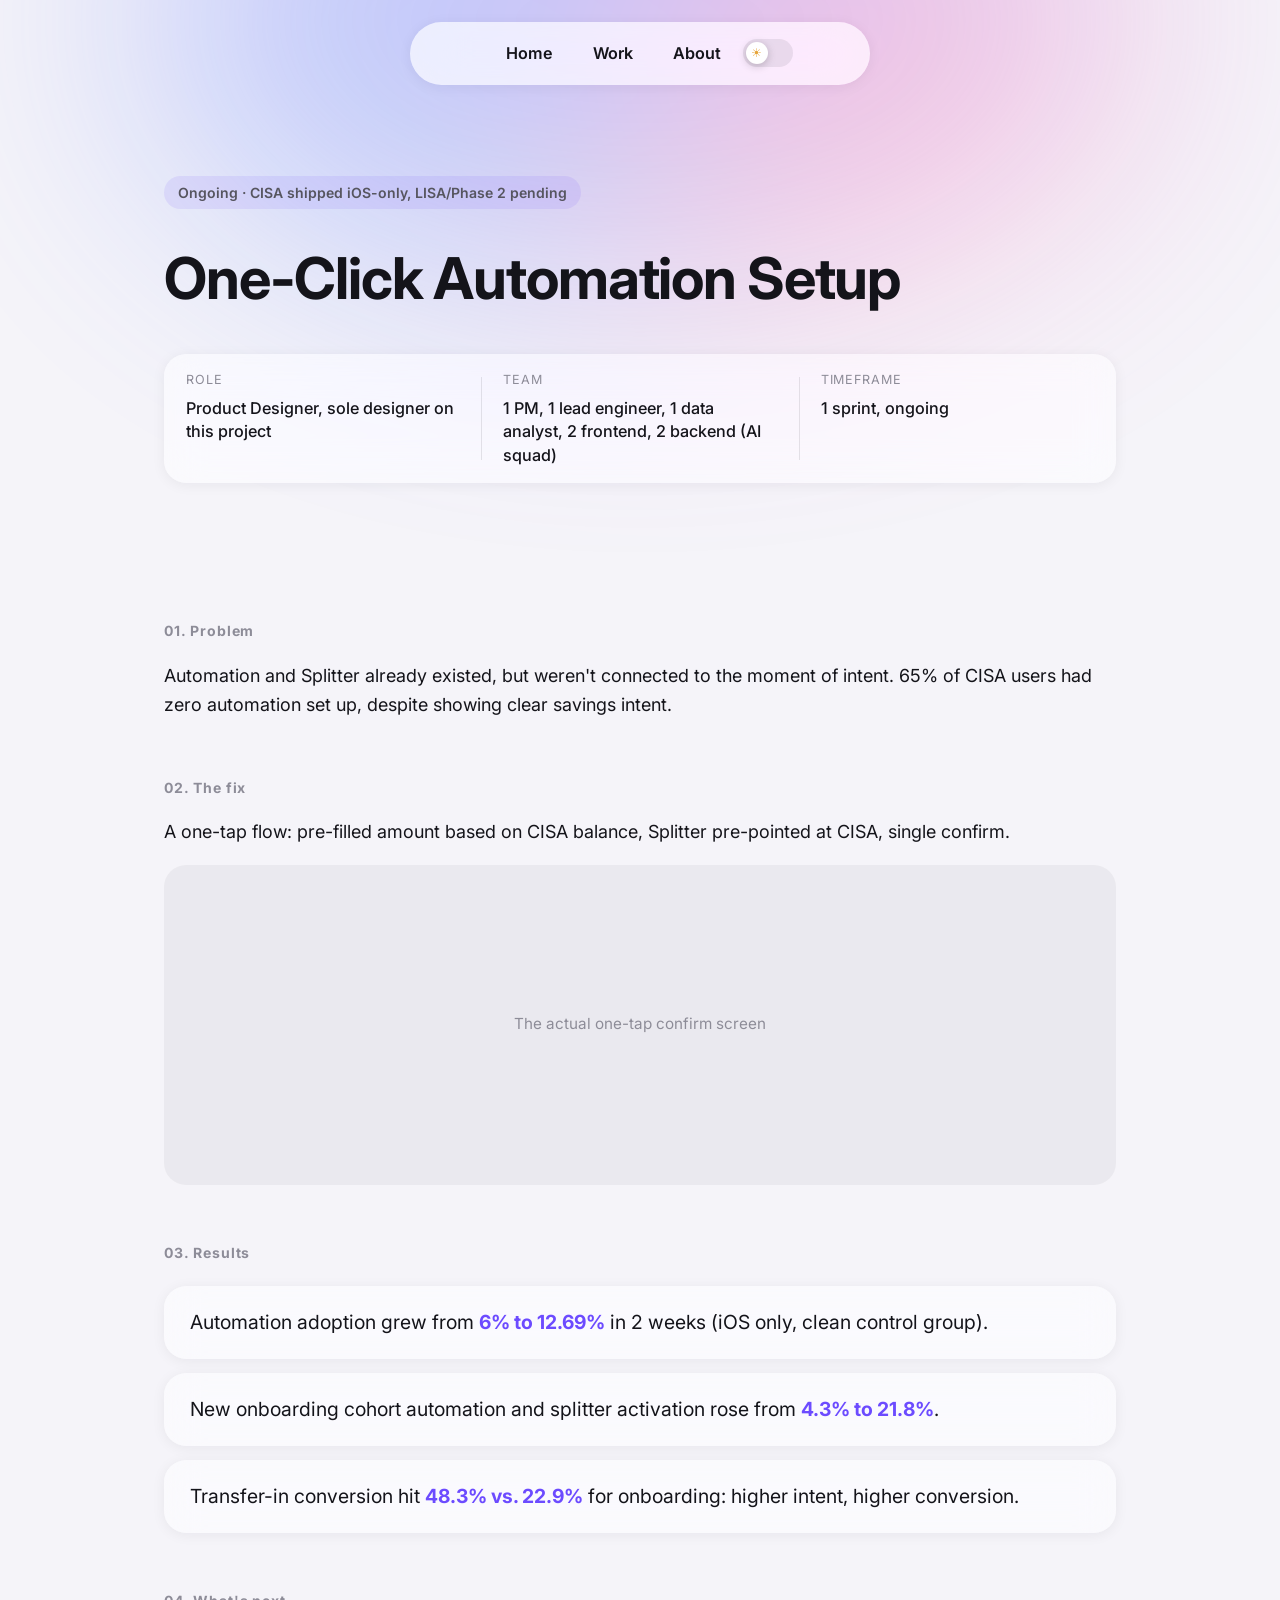
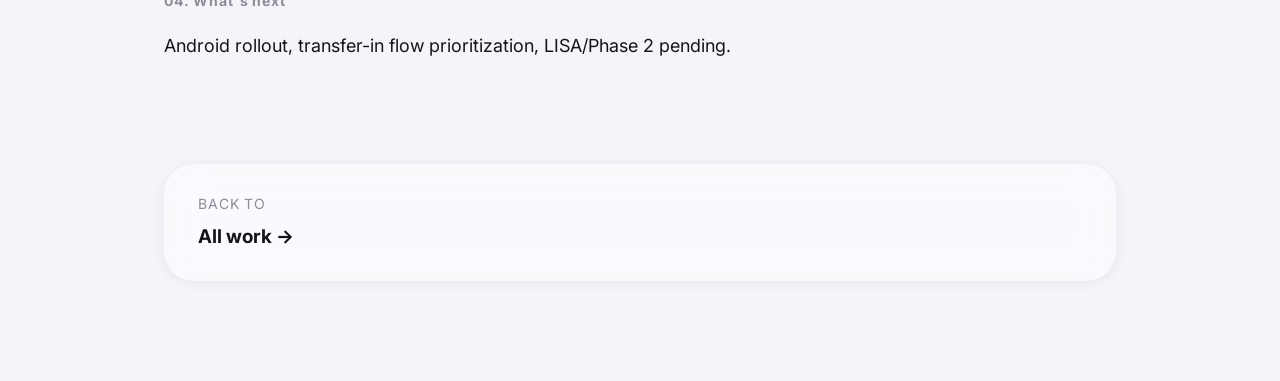
==== one-click-automation.html @ b41747f1 "Initial commit: product design portfolio site" ====
<!DOCTYPE html>
<html lang="en">
<head>
<meta charset="UTF-8">
<meta name="viewport" content="width=device-width, initial-scale=1.0">
<title>One-Click Automation Setup | Poppy Seisaki</title>
<script>
(function () {
  var stored = localStorage.getItem('theme');
  var theme = stored || (window.matchMedia('(prefers-color-scheme: dark)').matches ? 'dark' : 'light');
  document.documentElement.setAttribute('data-theme', theme);
})();
</script>
<link rel="preconnect" href="https://fonts.googleapis.com">
<link rel="preconnect" href="https://fonts.gstatic.com" crossorigin>
<link href="https://fonts.googleapis.com/css2?family=Instrument+Serif:ital@0;1&family=Inter:wght@400;500;600;700&display=swap" rel="stylesheet">
<link rel="stylesheet" href="styles.css">
</head>
<body>

<div class="nav-aurora"></div>

<nav class="site-nav">
  <div class="nav-inner">
    <a href="index.html">Home</a>
    <a href="index.html#work">Work</a>
    <a href="index.html#about">About</a>
    <button class="theme-toggle" aria-label="Toggle dark mode"><span class="knob"><span class="icon icon-sun">&#9728;</span><span class="icon icon-moon">&#9789;</span></span></button>
  </div>
</nav>

<div class="wrap">

  <header class="cs-header">
    <span class="tag tag-ongoing reveal">Ongoing · CISA shipped iOS-only, LISA/Phase 2 pending</span>
    <h1 class="reveal">One-Click Automation Setup</h1>

    <div class="meta-strip reveal">
      <div class="meta-item">
        <div class="label">Role</div>
        <div class="value">Product Designer, sole designer on this project</div>
      </div>
      <div class="meta-item">
        <div class="label">Team</div>
        <div class="value">1 PM, 1 lead engineer, 1 data analyst, 2 frontend, 2 backend (AI squad)</div>
      </div>
      <div class="meta-item">
        <div class="label">Timeframe</div>
        <div class="value">1 sprint, ongoing</div>
      </div>
    </div>
  </header>

  <section class="lite-section reveal">
    <div class="step-num">01. Problem</div>
    <p>Automation and Splitter already existed, but weren't connected to the moment of intent. 65% of CISA users had zero automation set up, despite showing clear savings intent.</p>
  </section>

  <section class="lite-section reveal">
    <div class="step-num">02. The fix</div>
    <p>A one-tap flow: pre-filled amount based on CISA balance, Splitter pre-pointed at CISA, single confirm.</p>
    <div class="img-placeholder tall">The actual one-tap confirm screen</div>
  </section>

  <section class="lite-section reveal">
    <div class="step-num">03. Results</div>
    <div class="results-grid">
      <div class="result-item">Automation adoption grew from <strong>6% to 12.69%</strong> in 2 weeks (iOS only, clean control group).</div>
      <div class="result-item">New onboarding cohort automation and splitter activation rose from <strong>4.3% to 21.8%</strong>.</div>
      <div class="result-item">Transfer-in conversion hit <strong>48.3% vs. 22.9%</strong> for onboarding: higher intent, higher conversion.</div>
    </div>
  </section>

  <section class="lite-section reveal">
    <div class="step-num">04. What's next</div>
    <p>Android rollout, transfer-in flow prioritization, LISA/Phase 2 pending.</p>
  </section>

</div>

<footer class="cs-footer">
  <div class="wrap">
    <div class="cs-footer-inner reveal">
      <div>
        <div class="next-label">Back to</div>
        <a class="next-project" href="index.html#work">All work →</a>
      </div>
    </div>
  </div>
</footer>

<script src="script.js"></script>
</body>
</html>
---- styles.css ----
/* ============================================
   Poppy Seisaki, Product Design Portfolio
   Glass design system. Monochrome text, color lives
   only in the aurora glow and pill tints.
   ============================================ */

:root {
  --bg: #f5f4f9;
  --text: #14141a;
  --text-soft: #56555f;
  --text-faint: #8d8c98;

  --glass-bg: rgba(255, 255, 255, 0.5);
  --glass-bg-strong: rgba(255, 255, 255, 0.68);
  --glass-hover: rgba(20, 20, 30, 0.05);
  --placeholder-bg: rgba(20, 20, 30, 0.045);

  --accent-1: #6c4bff;
  --accent-2: #ff5ca8;
  --accent-3: #4b7bff;

  --shadow-sm: 0 2px 14px rgba(20, 15, 40, 0.06);
  --shadow-md: 0 14px 36px rgba(20, 15, 40, 0.09);
  --shadow-lg: 0 26px 64px rgba(20, 15, 40, 0.12);

  --tag-ongoing-bg: rgba(108, 75, 255, 0.10);
  --tag-shipped-bg: rgba(75, 123, 255, 0.10);
  --toggle-bg: rgba(20, 20, 30, 0.08);
  --divider: rgba(20, 20, 30, 0.1);

  --r-lg: 30px;
  --r-md: 22px;
  --r-sm: 16px;
  --r-pill: 999px;

  --max-w: 1000px;
  --max-w-wide: 1000px;
  --font-display: "Instrument Serif", Georgia, serif;
  --font-hero-body: "Lora", Georgia, serif;

  font-size: 18px;
}

[data-theme="dark"] {
  --bg: #0b0b0e;
  --text: #f2f1f7;
  --text-soft: #b4b2c2;
  --text-faint: #6f6e7f;

  --glass-bg: rgba(255, 255, 255, 0.055);
  --glass-bg-strong: rgba(24, 24, 30, 0.7);
  --glass-hover: rgba(255, 255, 255, 0.06);
  --placeholder-bg: rgba(255, 255, 255, 0.035);

  --shadow-sm: 0 2px 14px rgba(0, 0, 0, 0.35);
  --shadow-md: 0 14px 36px rgba(0, 0, 0, 0.45);
  --shadow-lg: 0 26px 64px rgba(0, 0, 0, 0.55);

  --tag-ongoing-bg: rgba(108, 75, 255, 0.22);
  --tag-shipped-bg: rgba(75, 123, 255, 0.22);
  --toggle-bg: rgba(255, 255, 255, 0.08);
  --divider: rgba(255, 255, 255, 0.12);
}

* {
  box-sizing: border-box;
}

html {
  scroll-behavior: smooth;
}

body {
  margin: 0;
  background: var(--bg);
  color: var(--text);
  font-family: "Inter", -apple-system, BlinkMacSystemFont, "Segoe UI", Roboto, Helvetica, Arial, sans-serif;
  line-height: 1.65;
  -webkit-font-smoothing: antialiased;
  transition: background-color .4s ease, color .4s ease;
  overflow-x: hidden;
}

a {
  color: inherit;
  text-decoration: none;
}

img {
  max-width: 100%;
  display: block;
}

.wrap {
  max-width: var(--max-w);
  margin: 0 auto;
  padding: 0 24px;
}

.wrap-wide {
  max-width: var(--max-w-wide);
  margin: 0 auto;
  padding: 0 24px;
}

/* ---------- Aurora glow, fixed behind the floating nav only ---------- */

.nav-aurora {
  position: fixed;
  top: -260px;
  left: 50%;
  width: 1000px;
  height: 560px;
  transform: translateX(-50%);
  background: conic-gradient(from 0deg, var(--accent-1), var(--accent-2), var(--accent-3), var(--accent-1));
  filter: blur(130px);
  opacity: 0.32;
  z-index: -1;
  border-radius: 50%;
  animation: auroraSpin 40s linear infinite;
  pointer-events: none;
}

[data-theme="dark"] .nav-aurora {
  opacity: 0.24;
}

@keyframes auroraSpin {
  from { transform: translateX(-50%) rotate(0deg); }
  to { transform: translateX(-50%) rotate(360deg); }
}

/* ---------- Scroll reveal ---------- */

.reveal {
  opacity: 0;
  transform: translateY(26px);
  transition: opacity .8s cubic-bezier(.2,.7,.2,1), transform .8s cubic-bezier(.2,.7,.2,1);
}

.reveal.is-visible {
  opacity: 1;
  transform: translateY(0);
}

/* ---------- Floating glass nav ---------- */

.site-nav {
  position: fixed;
  top: 22px;
  left: 50%;
  transform: translateX(-50%);
  z-index: 100;
  width: calc(100% - 40px);
  max-width: 460px;
  border-radius: var(--r-pill);
  background: var(--glass-bg-strong);
  backdrop-filter: blur(26px) saturate(180%);
  -webkit-backdrop-filter: blur(26px) saturate(180%);
  box-shadow: var(--shadow-sm);
  transition: box-shadow .35s ease, background-color .4s ease;
}

.site-nav.scrolled {
  box-shadow: var(--shadow-md);
}

.nav-inner {
  display: flex;
  align-items: center;
  justify-content: center;
  gap: 4px;
  padding: 8px;
}

.nav-inner a {
  font-size: 0.9rem;
  font-weight: 600;
  color: var(--text);
  padding: 10px 18px;
  border-radius: var(--r-pill);
  transition: background-color .25s ease;
  white-space: nowrap;
}

.nav-inner a:hover {
  background: var(--glass-hover);
}

.nav-inner .nav-spacer {
  flex: 1;
  min-width: 4px;
}

/* Theme toggle switch */

.theme-toggle {
  width: 50px;
  height: 28px;
  border-radius: var(--r-pill);
  background: var(--toggle-bg);
  position: relative;
  cursor: pointer;
  border: none;
  padding: 0;
  margin: 0;
  flex-shrink: 0;
  transition: background .35s ease;
}

[data-theme="dark"] .theme-toggle {
  background: linear-gradient(120deg, var(--accent-1), var(--accent-2), var(--accent-3));
}

.theme-toggle .knob {
  position: absolute;
  top: 3px;
  left: 3px;
  width: 22px;
  height: 22px;
  border-radius: 50%;
  background: #ffffff;
  box-shadow: 0 2px 8px rgba(0,0,0,0.22);
  transition: transform .4s cubic-bezier(.4,0,.2,1), background-color .4s ease;
  display: flex;
  align-items: center;
  justify-content: center;
}

[data-theme="dark"] .theme-toggle .knob {
  transform: translateX(22px);
  background: #17171f;
}

.theme-toggle .icon {
  position: absolute;
  font-size: 12px;
  line-height: 1;
  opacity: 0;
  transform: scale(.5) rotate(-40deg);
  transition: opacity .3s ease, transform .35s ease;
}

.theme-toggle .icon-sun {
  color: #e6a53a;
  opacity: 1;
  transform: scale(1) rotate(0deg);
}

.theme-toggle .icon-moon {
  color: #9a9ec2;
}

[data-theme="dark"] .theme-toggle .icon-sun {
  opacity: 0;
  transform: scale(.5) rotate(40deg);
}

[data-theme="dark"] .theme-toggle .icon-moon {
  opacity: 1;
  transform: scale(1) rotate(0deg);
}

/* ---------- Landing hero: full first screen ---------- */

.hero {
  min-height: 100svh;
  display: flex;
  align-items: center;
  padding: 140px 0 100px;
  overflow: visible;
}

.hero-inner {
  max-width: 1000px;
  overflow: visible;
}

/* Base + overlay glow technique: base text stays solid always,
   the aria-hidden overlay clone paints a gradient spotlight on top
   that tracks the cursor, so the black text is never hidden. */

.hero-glow-wrap {
  position: relative;
  display: inline-block;
  margin: 0 0 40px;
}

.hero-glow-wrap.hero-glow-wrap-line {
  display: block;
  max-width: 1000px;
  width: 100%;
  margin: 0 0 20px;
}

.hero-greeting {
  font-family: var(--font-display);
  font-weight: 400;
  font-size: clamp(3.6rem, 10vw, 6.6rem);
  line-height: 1.22;
  letter-spacing: -0.01em;
  margin: 0;
  padding-bottom: 0.08em;
  color: var(--text);
  display: inline-block;
  cursor: default;
}

.hero-greeting em,
.hero-line em {
  font-style: italic;
  white-space: nowrap;
}

.hero-line {
  font-family: var(--font-hero-body);
  font-style: italic;
  color: var(--text-soft);
  font-size: clamp(1.45rem, 2.8vw, 1.9rem);
  line-height: 1.6;
  margin: 0;
  padding-bottom: 0.08em;
  display: inline-block;
  cursor: default;
}

.hero-glow-overlay {
  position: absolute;
  top: 0;
  left: 0;
  width: 100%;
  pointer-events: none;
  opacity: 0;
  transition: opacity .35s ease;
  color: transparent;
  -webkit-text-fill-color: transparent;
  background-repeat: no-repeat;
  background-clip: text;
  -webkit-background-clip: text;
}

.hero-glow-wrap .hero-greeting.hero-glow-overlay {
  background-image: radial-gradient(circle 280px at var(--mx, 50%) var(--my, 50%),
    rgba(255, 92, 168, 0.7) 0%,
    rgba(108, 75, 255, 0.45) 45%,
    transparent 75%);
}

.hero-glow-wrap .hero-line.hero-glow-overlay {
  background-image: radial-gradient(circle 240px at var(--mx, 50%) var(--my, 50%),
    rgba(75, 123, 255, 0.65) 0%,
    rgba(255, 92, 168, 0.4) 45%,
    transparent 75%);
}

.hero-glow-wrap.glow-active .hero-glow-overlay {
  opacity: 1;
}

.hero-line:last-child {
  margin-bottom: 0;
}

.scroll-cue {
  display: inline-flex;
  align-items: center;
  gap: 8px;
  margin-top: 44px;
  font-size: 0.88rem;
  font-weight: 600;
  color: var(--text-faint);
}

.scroll-cue .arrow {
  display: inline-block;
  animation: bob 2.2s ease-in-out infinite;
}

@keyframes bob {
  0%, 100% { transform: translateY(0); }
  50% { transform: translateY(5px); }
}

/* ---------- Section shell ---------- */

.page-section {
  padding: 56px 0 120px;
}

.section-label {
  font-size: 0.8rem;
  font-weight: 600;
  text-transform: uppercase;
  letter-spacing: 0.08em;
  color: var(--text-faint);
  margin-bottom: 16px;
}

.section-heading {
  font-size: clamp(1.9rem, 4vw, 2.6rem);
  font-weight: 700;
  letter-spacing: -0.02em;
  margin: 0 0 40px;
  color: var(--text);
}

/* ---------- Project cards ---------- */

.projects {
  display: flex;
  flex-direction: column;
  gap: 26px;
}

.project-card {
  display: block;
  background: var(--glass-bg);
  backdrop-filter: blur(20px) saturate(160%);
  -webkit-backdrop-filter: blur(20px) saturate(160%);
  border-radius: var(--r-lg);
  padding: 34px 36px;
  box-shadow: var(--shadow-sm);
  transition: box-shadow .35s ease, transform .35s ease;
}

.project-card:hover {
  box-shadow: var(--shadow-lg);
  transform: translateY(-4px);
}

.project-card .card-top {
  display: flex;
  flex-wrap: wrap;
  align-items: center;
  justify-content: space-between;
  gap: 8px 16px;
  margin-bottom: 14px;
}

.project-card h2 {
  font-size: 1.2rem;
  font-weight: 700;
  margin: 0;
  letter-spacing: -0.01em;
  color: var(--text);
}

.project-card .metric {
  font-size: 0.9rem;
  color: var(--text-soft);
  font-weight: 500;
  white-space: nowrap;
}

.project-card .card-thumb {
  margin-top: 22px;
  height: 210px;
  border-radius: var(--r-md);
  background: var(--placeholder-bg);
  display: flex;
  align-items: center;
  justify-content: center;
  color: var(--text-faint);
  font-size: 0.85rem;
  text-align: center;
  padding: 20px;
}

.tag {
  display: inline-block;
  font-size: 0.78rem;
  font-weight: 600;
  padding: 5px 14px;
  border-radius: var(--r-pill);
  color: var(--text-soft);
}

.tag-ongoing {
  background: var(--tag-ongoing-bg);
}

.tag-shipped {
  background: var(--tag-shipped-bg);
}

/* ---------- About section ---------- */

.about-grid {
  display: flex;
  flex-wrap: wrap;
  gap: 56px;
  align-items: center;
}

.about-grid .about-text {
  flex: 1 1 380px;
}

.about-grid .about-avatar {
  flex: 1 1 260px;
  max-width: 340px;
}

.about-avatar {
  aspect-ratio: 1;
  border-radius: var(--r-lg);
  background: var(--glass-bg);
  backdrop-filter: blur(20px) saturate(160%);
  -webkit-backdrop-filter: blur(20px) saturate(160%);
  display: flex;
  align-items: center;
  justify-content: center;
  color: var(--text-faint);
  font-size: 0.9rem;
  text-align: center;
  overflow: hidden;
  box-shadow: var(--shadow-sm);
}

.about-avatar img {
  width: 100%;
  height: 100%;
  object-fit: cover;
  object-position: center top;
}

.about-text p {
  color: var(--text-soft);
  margin: 0 0 18px;
  font-size: 1.02rem;
}

.about-facts {
  display: flex;
  flex-wrap: wrap;
  gap: 10px;
  margin-top: 24px;
}

.fact-pill {
  background: var(--glass-bg);
  backdrop-filter: blur(14px);
  -webkit-backdrop-filter: blur(14px);
  color: var(--text-soft);
  font-size: 0.85rem;
  font-weight: 500;
  padding: 9px 18px;
  border-radius: var(--r-pill);
}

/* ---------- Testimonials ---------- */

.testimonial-grid {
  display: flex;
  flex-wrap: wrap;
  gap: 26px;
}

.testimonial-grid .testimonial-card {
  flex: 1 1 280px;
}

.testimonial-card {
  background: var(--glass-bg);
  backdrop-filter: blur(20px) saturate(160%);
  -webkit-backdrop-filter: blur(20px) saturate(160%);
  border-radius: var(--r-lg);
  padding: 30px 28px;
  box-shadow: var(--shadow-sm);
  transition: box-shadow .35s ease, transform .35s ease;
}

.testimonial-card:hover {
  box-shadow: var(--shadow-md);
  transform: translateY(-3px);
}

.testimonial-quote {
  font-size: 0.98rem;
  color: var(--text-soft);
  margin: 0 0 26px;
  font-style: italic;
}

.testimonial-person {
  display: flex;
  align-items: center;
  gap: 14px;
}

.testimonial-avatar {
  width: 40px;
  height: 40px;
  border-radius: 50%;
  background: var(--placeholder-bg);
  flex-shrink: 0;
  display: flex;
  align-items: center;
  justify-content: center;
  color: var(--text-faint);
  font-size: 0.8rem;
  font-weight: 700;
}

.testimonial-name {
  font-size: 0.9rem;
  font-weight: 600;
  color: var(--text);
}

.testimonial-role {
  font-size: 0.8rem;
  color: var(--text-faint);
}

/* ---------- Minimal in-page side navigation ---------- */

.side-nav {
  position: fixed;
  left: 50%;
  bottom: 18px;
  top: auto;
  transform: translateX(-50%);
  z-index: 40;
  display: grid;
  grid-template-columns: repeat(3, minmax(0, 1fr));
  width: calc(100% - 24px);
  max-width: 360px;
  gap: 4px;
  padding: 8px;
  border-radius: var(--r-lg);
  background: var(--glass-bg-strong);
  backdrop-filter: blur(22px) saturate(180%);
  -webkit-backdrop-filter: blur(22px) saturate(180%);
  box-shadow: var(--shadow-md);
}

.side-nav a {
  font-size: 0.7rem;
  font-weight: 500;
  color: var(--text-faint);
  padding: 8px 6px;
  border-radius: var(--r-pill);
  text-align: center;
  overflow: hidden;
  text-overflow: ellipsis;
  white-space: nowrap;
  transition: color .25s ease, background-color .25s ease;
}

.side-nav a:hover {
  color: var(--text);
  background: var(--glass-hover);
}

.side-nav a.active {
  color: var(--text);
  background: var(--tag-ongoing-bg);
}

/* Tablet: single row, still floating at the bottom */
@media (min-width: 768px) and (max-width: 1319px) {
  .side-nav {
    display: flex;
    flex-direction: row;
    width: auto;
    max-width: calc(100% - 32px);
    border-radius: var(--r-pill);
  }
  .side-nav a {
    font-size: 0.78rem;
    padding: 9px 16px;
    text-align: left;
    overflow: visible;
    text-overflow: unset;
  }
}

/* Desktop: vertical sidebar */
@media (min-width: 1320px) {
  .side-nav {
    left: 28px;
    bottom: auto;
    top: 50%;
    transform: translateY(-50%);
    display: flex;
    flex-direction: column;
    width: auto;
    max-width: none;
    padding: 10px;
    border-radius: var(--r-lg);
    box-shadow: var(--shadow-sm);
  }
  .side-nav a {
    font-size: 0.78rem;
    padding: 9px 16px;
    text-align: left;
    overflow: visible;
    text-overflow: unset;
  }
}

/* ---------- Goal card ---------- */

.goal-card {
  background: var(--glass-bg);
  backdrop-filter: blur(20px) saturate(160%);
  -webkit-backdrop-filter: blur(20px) saturate(160%);
  border-radius: var(--r-lg);
  padding: 28px 32px;
  box-shadow: var(--shadow-md);
}

.goal-card p {
  color: var(--text);
  font-size: 1.12rem;
  font-weight: 500;
  margin: 0;
}

/* ---------- Case study header ---------- */

.cs-header {
  padding: 176px 0 48px;
  margin-bottom: 64px;
}

.cs-header .tag {
  margin-bottom: 22px;
}

.cs-header h1 {
  font-size: clamp(2.3rem, 4.6vw, 3.2rem);
  font-weight: 700;
  letter-spacing: -0.02em;
  margin: 0 0 28px;
  color: var(--text);
}

/* Compact solid meta strip: one card, not three */

.meta-strip {
  display: flex;
  background: var(--glass-bg);
  backdrop-filter: blur(18px) saturate(160%);
  -webkit-backdrop-filter: blur(18px) saturate(160%);
  border-radius: var(--r-md);
  box-shadow: var(--shadow-sm);
  margin-bottom: 24px;
  overflow: hidden;
}

.meta-strip .meta-item {
  flex: 1;
  padding: 16px 22px;
  position: relative;
}

.meta-strip .meta-item + .meta-item::before {
  content: "";
  position: absolute;
  left: 0;
  top: 18%;
  bottom: 18%;
  width: 1px;
  background: var(--divider);
}

.meta-strip .label {
  font-size: 0.7rem;
  text-transform: uppercase;
  letter-spacing: 0.07em;
  color: var(--text-faint);
  margin-bottom: 6px;
}

.meta-strip .value {
  font-size: 0.9rem;
  color: var(--text);
  font-weight: 500;
  line-height: 1.45;
}

.status-flag {
  background: var(--glass-bg);
  backdrop-filter: blur(18px) saturate(160%);
  -webkit-backdrop-filter: blur(18px) saturate(160%);
  border-radius: var(--r-md);
  padding: 18px 22px;
  font-size: 0.92rem;
  color: var(--text-soft);
}

/* ---------- Section blocks ---------- */

.section {
  margin-bottom: 76px;
}

.section h2 {
  font-size: clamp(1.6rem, 3vw, 1.9rem);
  font-weight: 700;
  letter-spacing: -0.01em;
  margin: 0 0 22px;
  color: var(--text);
}

.section h3 {
  font-size: 1.18rem;
  font-weight: 600;
  margin: 0 0 10px;
  color: var(--text);
}

.section p {
  color: var(--text-soft);
  margin: 0 0 16px;
}

.headline-stat {
  font-size: clamp(1.6rem, 3.2vw, 2.1rem);
  font-weight: 700;
  color: var(--text);
  line-height: 1.35;
  margin: 8px 0 26px;
}

.headline-stat .num {
  color: var(--accent-1);
}

ul.plain {
  margin: 0 0 16px;
  padding-left: 20px;
  color: var(--text-soft);
}

ul.plain li {
  margin-bottom: 10px;
}

/* ---------- Pull quote (customer comments) ---------- */

.pull-quote {
  background: var(--glass-bg);
  backdrop-filter: blur(18px) saturate(160%);
  -webkit-backdrop-filter: blur(18px) saturate(160%);
  border-radius: var(--r-md);
  padding: 24px 28px;
  margin: 24px 0 8px;
  box-shadow: var(--shadow-sm);
}

.pull-quote p {
  font-size: 1.05rem;
  font-style: italic;
  color: var(--text);
  margin: 0 0 12px;
}

.pull-quote .source {
  font-size: 0.82rem;
  color: var(--text-faint);
  font-style: normal;
}

/* ---------- Decision blocks ---------- */

.decision {
  background: var(--glass-bg);
  backdrop-filter: blur(20px) saturate(160%);
  -webkit-backdrop-filter: blur(20px) saturate(160%);
  border-radius: var(--r-lg);
  padding: 32px 34px;
  margin-bottom: 26px;
  box-shadow: var(--shadow-sm);
  transition: box-shadow .3s ease;
}

.decision:hover {
  box-shadow: var(--shadow-md);
}

.decision .decision-index {
  font-size: 0.78rem;
  font-weight: 700;
  letter-spacing: 0.06em;
  text-transform: uppercase;
  color: var(--text-faint);
  margin-bottom: 12px;
}

.decision .why {
  font-size: 0.92rem;
  color: var(--text-soft);
  background: var(--placeholder-bg);
  border-radius: var(--r-sm);
  padding: 16px 18px;
  margin: 16px 0 20px;
}

/* ---------- Image placeholders ---------- */

.img-placeholder {
  border-radius: var(--r-md);
  background: var(--placeholder-bg);
  min-height: 180px;
  display: flex;
  align-items: center;
  justify-content: center;
  text-align: center;
  padding: 20px;
  color: var(--text-faint);
  font-size: 0.85rem;
  line-height: 1.5;
}

.img-placeholder.tall {
  min-height: 320px;
}

.img-row {
  display: flex;
  flex-wrap: wrap;
  gap: 18px;
  margin: 18px 0;
}

.img-row .img-placeholder {
  flex: 1 1 260px;
}

/* ---------- Results ---------- */

.results-grid {
  display: flex;
  flex-direction: column;
  gap: 14px;
  margin: 22px 0 30px;
}

.result-item {
  background: var(--glass-bg);
  backdrop-filter: blur(18px) saturate(160%);
  -webkit-backdrop-filter: blur(18px) saturate(160%);
  border-radius: var(--r-md);
  padding: 22px 26px;
  box-shadow: var(--shadow-sm);
  font-size: 1.08rem;
  line-height: 1.5;
  color: var(--text);
}

.result-item strong {
  font-weight: 700;
  color: var(--accent-1);
}

.callout {
  border-radius: var(--r-md);
  padding: 20px 24px;
  font-size: 0.92rem;
  margin: 20px 0;
  background: var(--placeholder-bg);
  color: var(--text-soft);
}

.framing {
  font-style: italic;
  color: var(--text-soft);
  background: var(--placeholder-bg);
  border-radius: var(--r-sm);
  padding: 16px 18px;
}

/* ---------- Footer / next project ---------- */

.cs-footer {
  padding: 48px 0 100px;
}

.cs-footer-inner {
  display: flex;
  align-items: center;
  justify-content: space-between;
  gap: 16px;
  flex-wrap: wrap;
  background: var(--glass-bg);
  backdrop-filter: blur(20px) saturate(160%);
  -webkit-backdrop-filter: blur(20px) saturate(160%);
  border-radius: var(--r-lg);
  padding: 28px 34px;
  box-shadow: var(--shadow-sm);
}

.cs-footer .next-label {
  font-size: 0.78rem;
  text-transform: uppercase;
  letter-spacing: 0.06em;
  color: var(--text-faint);
  margin-bottom: 6px;
}

.cs-footer a.next-project {
  font-size: 1.05rem;
  font-weight: 700;
  color: var(--text);
}

/* ---------- Lite page ---------- */

.lite-section {
  margin-bottom: 56px;
}

.lite-section .step-num {
  font-size: 0.78rem;
  font-weight: 700;
  color: var(--text-faint);
  letter-spacing: 0.06em;
  margin-bottom: 12px;
}

/* ---------- Responsive ---------- */

@media (max-width: 760px) {
  .about-grid {
    flex-direction: column;
    align-items: stretch;
  }
  .about-grid .about-avatar {
    max-width: 220px;
    margin: 0 auto;
  }
  .testimonial-grid {
    flex-direction: column;
  }
  .hero-greeting {
    font-size: clamp(2.6rem, 9vw, 4.2rem);
  }
  .hero-line {
    font-size: clamp(1.15rem, 4vw, 1.5rem);
  }
  .decision {
    padding: 24px 22px;
  }
  .project-card {
    padding: 26px 24px;
  }
}

@media (max-width: 640px) {
  .meta-strip {
    flex-direction: column;
  }
  .meta-strip .meta-item + .meta-item::before {
    display: none;
  }
  .meta-strip .meta-item {
    padding: 16px 20px;
  }
  .meta-strip .meta-item:not(:last-child) {
    border-bottom: 1px solid var(--divider);
  }
  .img-row {
    flex-direction: column;
  }
  .site-nav {
    max-width: calc(100% - 24px);
  }
  .nav-inner {
    padding: 6px;
    gap: 2px;
  }
  .nav-inner a {
    padding: 9px 12px;
    font-size: 0.82rem;
  }
  .cs-footer-inner {
    flex-direction: column;
    align-items: flex-start;
    gap: 18px;
  }
  .cs-header {
    padding-top: 150px;
  }
}

@media (max-width: 420px) {
  .hero {
    padding: 120px 0 72px;
  }
  .hero-greeting {
    font-size: clamp(2.2rem, 11vw, 3rem);
    line-height: 1.2;
  }
  .hero-line {
    font-size: clamp(1rem, 4.6vw, 1.2rem);
  }
  .nav-inner {
    padding: 5px;
    gap: 2px;
  }
  .nav-inner a {
    padding: 8px 9px;
    font-size: 0.76rem;
  }
  .theme-toggle {
    width: 42px;
    height: 24px;
  }
  .theme-toggle .knob {
    width: 18px;
    height: 18px;
  }
  [data-theme="dark"] .theme-toggle .knob {
    transform: translateX(18px);
  }
  .results-grid .result-item,
  .testimonial-card,
  .meta-strip .meta-item {
    font-size: 0.95rem;
  }
}
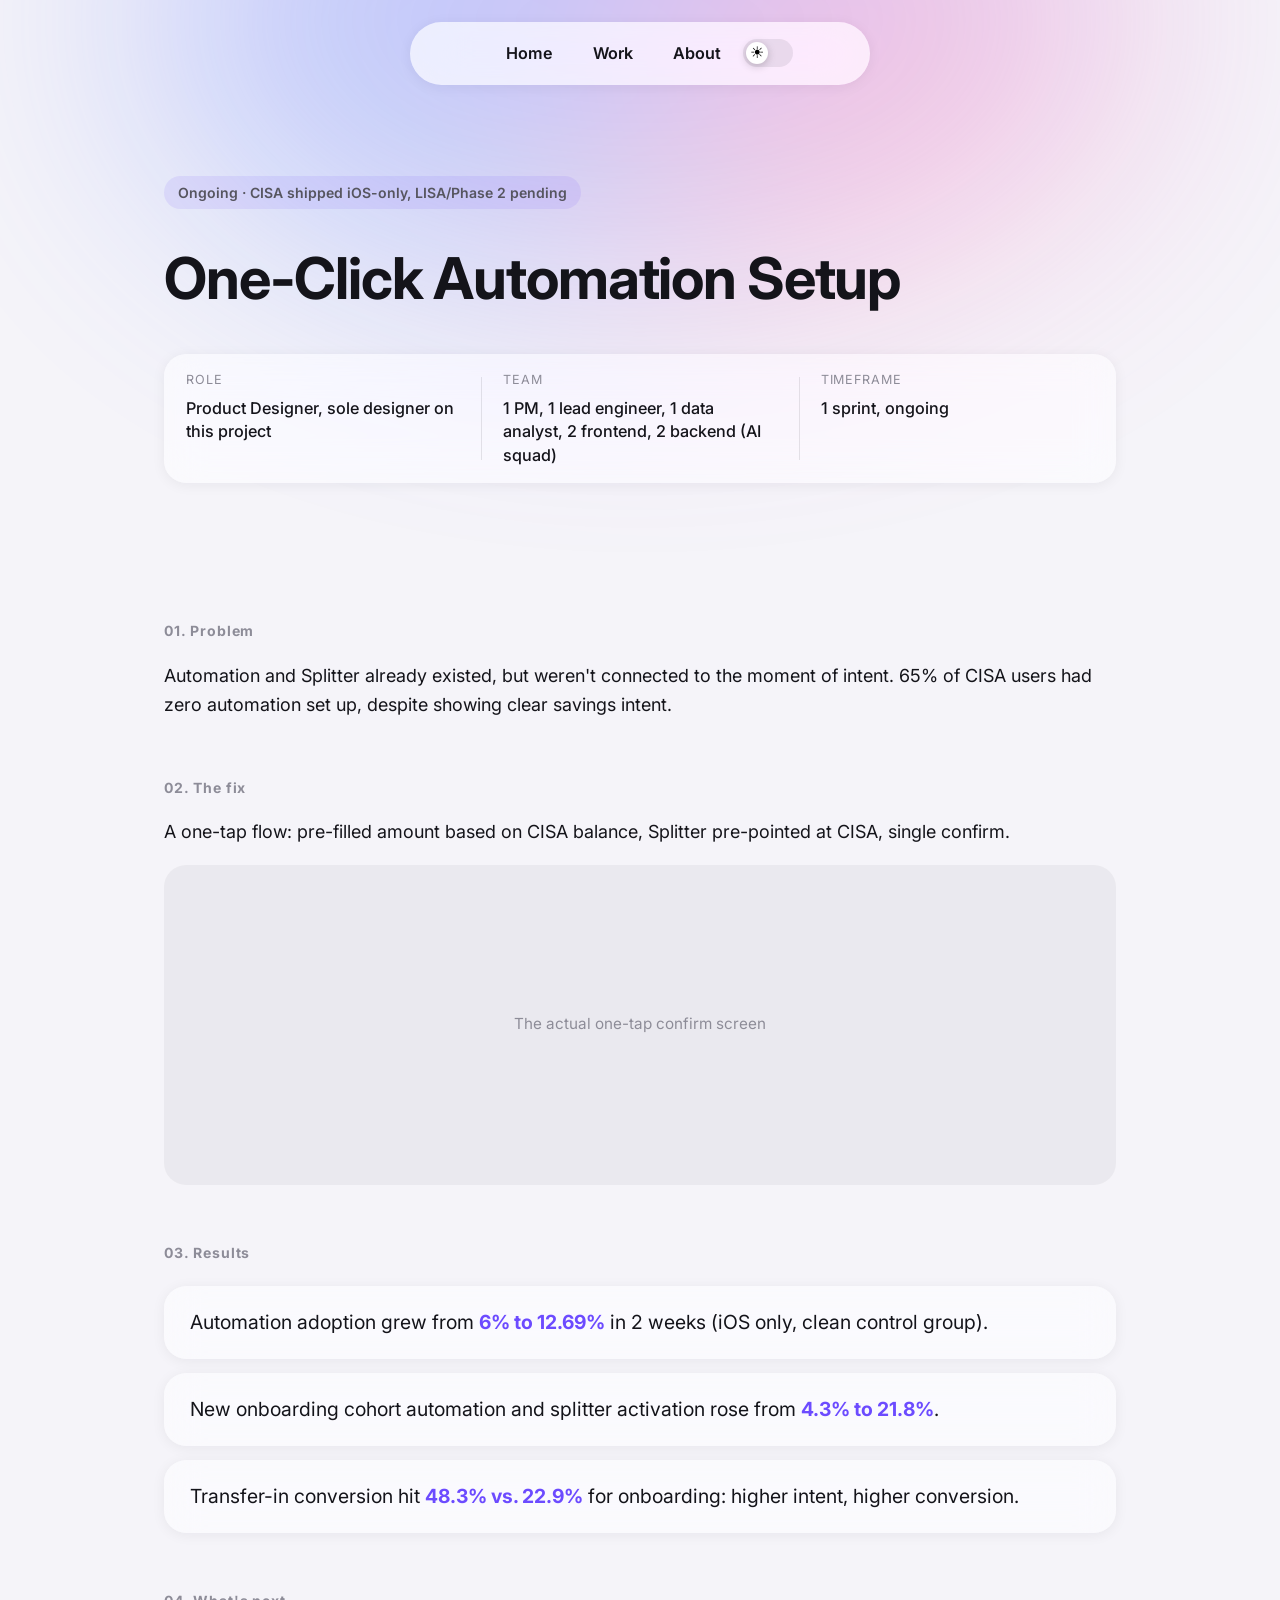
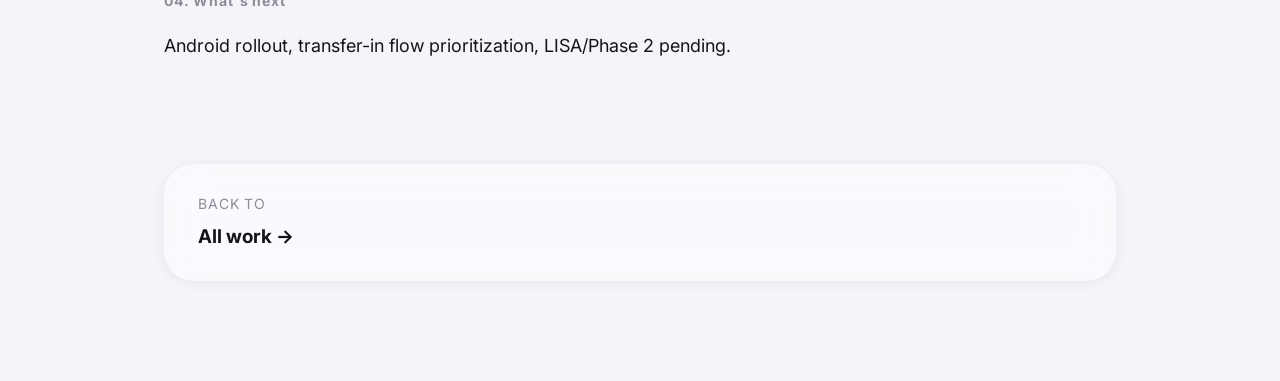
==== commit edb3c604: "Switch hero typography to Fraunces, refine hero and theme-icon styling" ====
--- a/one-click-automation.html
+++ b/one-click-automation.html
@@ -13,7 +13,7 @@
 </script>
 <link rel="preconnect" href="https://fonts.googleapis.com">
 <link rel="preconnect" href="https://fonts.gstatic.com" crossorigin>
-<link href="https://fonts.googleapis.com/css2?family=Instrument+Serif:ital@0;1&family=Inter:wght@400;500;600;700&display=swap" rel="stylesheet">
+<link href="https://fonts.googleapis.com/css2?family=Inter:wght@400;500;600;700&display=swap" rel="stylesheet">
 <link rel="stylesheet" href="styles.css">
 </head>
 <body>
--- a/styles.css
+++ b/styles.css
@@ -35,8 +35,8 @@
 
   --max-w: 1000px;
   --max-w-wide: 1000px;
-  --font-display: "Instrument Serif", Georgia, serif;
-  --font-hero-body: "Lora", Georgia, serif;
+  --font-display: "Fraunces", Georgia, serif;
+  --font-hero-body: "Fraunces", Georgia, serif;
 
   font-size: 18px;
 }
@@ -234,7 +234,7 @@
 
 .theme-toggle .icon {
   position: absolute;
-  font-size: 12px;
+  font-size: 16px;
   line-height: 1;
   opacity: 0;
   transform: scale(.5) rotate(-40deg);
@@ -242,13 +242,13 @@
 }
 
 .theme-toggle .icon-sun {
-  color: #e6a53a;
+  color: #000000;
   opacity: 1;
   transform: scale(1) rotate(0deg);
 }
 
 .theme-toggle .icon-moon {
-  color: #9a9ec2;
+  color: #ffffff;
 }
 
 [data-theme="dark"] .theme-toggle .icon-sun {
@@ -296,8 +296,8 @@
 .hero-greeting {
   font-family: var(--font-display);
   font-weight: 400;
-  font-size: clamp(3.6rem, 10vw, 6.6rem);
-  line-height: 1.22;
+  font-size: clamp(3.4rem, 13vw, 7.78rem);
+  line-height: 1.18;
   letter-spacing: -0.01em;
   margin: 0;
   padding-bottom: 0.08em;
@@ -306,20 +306,28 @@
   cursor: default;
 }
 
-.hero-greeting em,
+.hero-greeting em {
+  font-style: italic;
+  font-weight: 400;
+  white-space: nowrap;
+}
+
 .hero-line em {
-  font-style: italic;
+  font-style: normal;
+  font-weight: 600;
   white-space: nowrap;
 }
 
 .hero-line {
   font-family: var(--font-hero-body);
-  font-style: italic;
+  font-style: normal;
+  font-weight: 300;
   color: var(--text-soft);
-  font-size: clamp(1.45rem, 2.8vw, 1.9rem);
-  line-height: 1.6;
+  font-size: clamp(1.3rem, 3vw, 2.22rem);
+  line-height: 1.45;
+  letter-spacing: normal;
   margin: 0;
-  padding-bottom: 0.08em;
+  padding-bottom: 0.1em;
   display: inline-block;
   cursor: default;
 }
@@ -388,12 +396,12 @@
 }
 
 .section-label {
-  font-size: 0.8rem;
-  font-weight: 600;
+  font-size: 1.05rem;
+  font-weight: 700;
   text-transform: uppercase;
-  letter-spacing: 0.08em;
-  color: var(--text-faint);
-  margin-bottom: 16px;
+  letter-spacing: 0.06em;
+  color: var(--text-faint);
+  margin-bottom: 18px;
 }
 
 .section-heading {
@@ -1024,6 +1032,11 @@
 /* ---------- Responsive ---------- */
 
 @media (max-width: 760px) {
+  .hero {
+    min-height: auto;
+    align-items: flex-start;
+    padding: 96px 0 56px;
+  }
   .about-grid {
     flex-direction: column;
     align-items: stretch;
@@ -1088,7 +1101,9 @@
 
 @media (max-width: 420px) {
   .hero {
-    padding: 120px 0 72px;
+    min-height: auto;
+    align-items: flex-start;
+    padding: 84px 0 48px;
   }
   .hero-greeting {
     font-size: clamp(2.2rem, 11vw, 3rem);
@@ -1112,6 +1127,9 @@
   .theme-toggle .knob {
     width: 18px;
     height: 18px;
+  }
+  .theme-toggle .icon {
+    font-size: 13px;
   }
   [data-theme="dark"] .theme-toggle .knob {
     transform: translateX(18px);
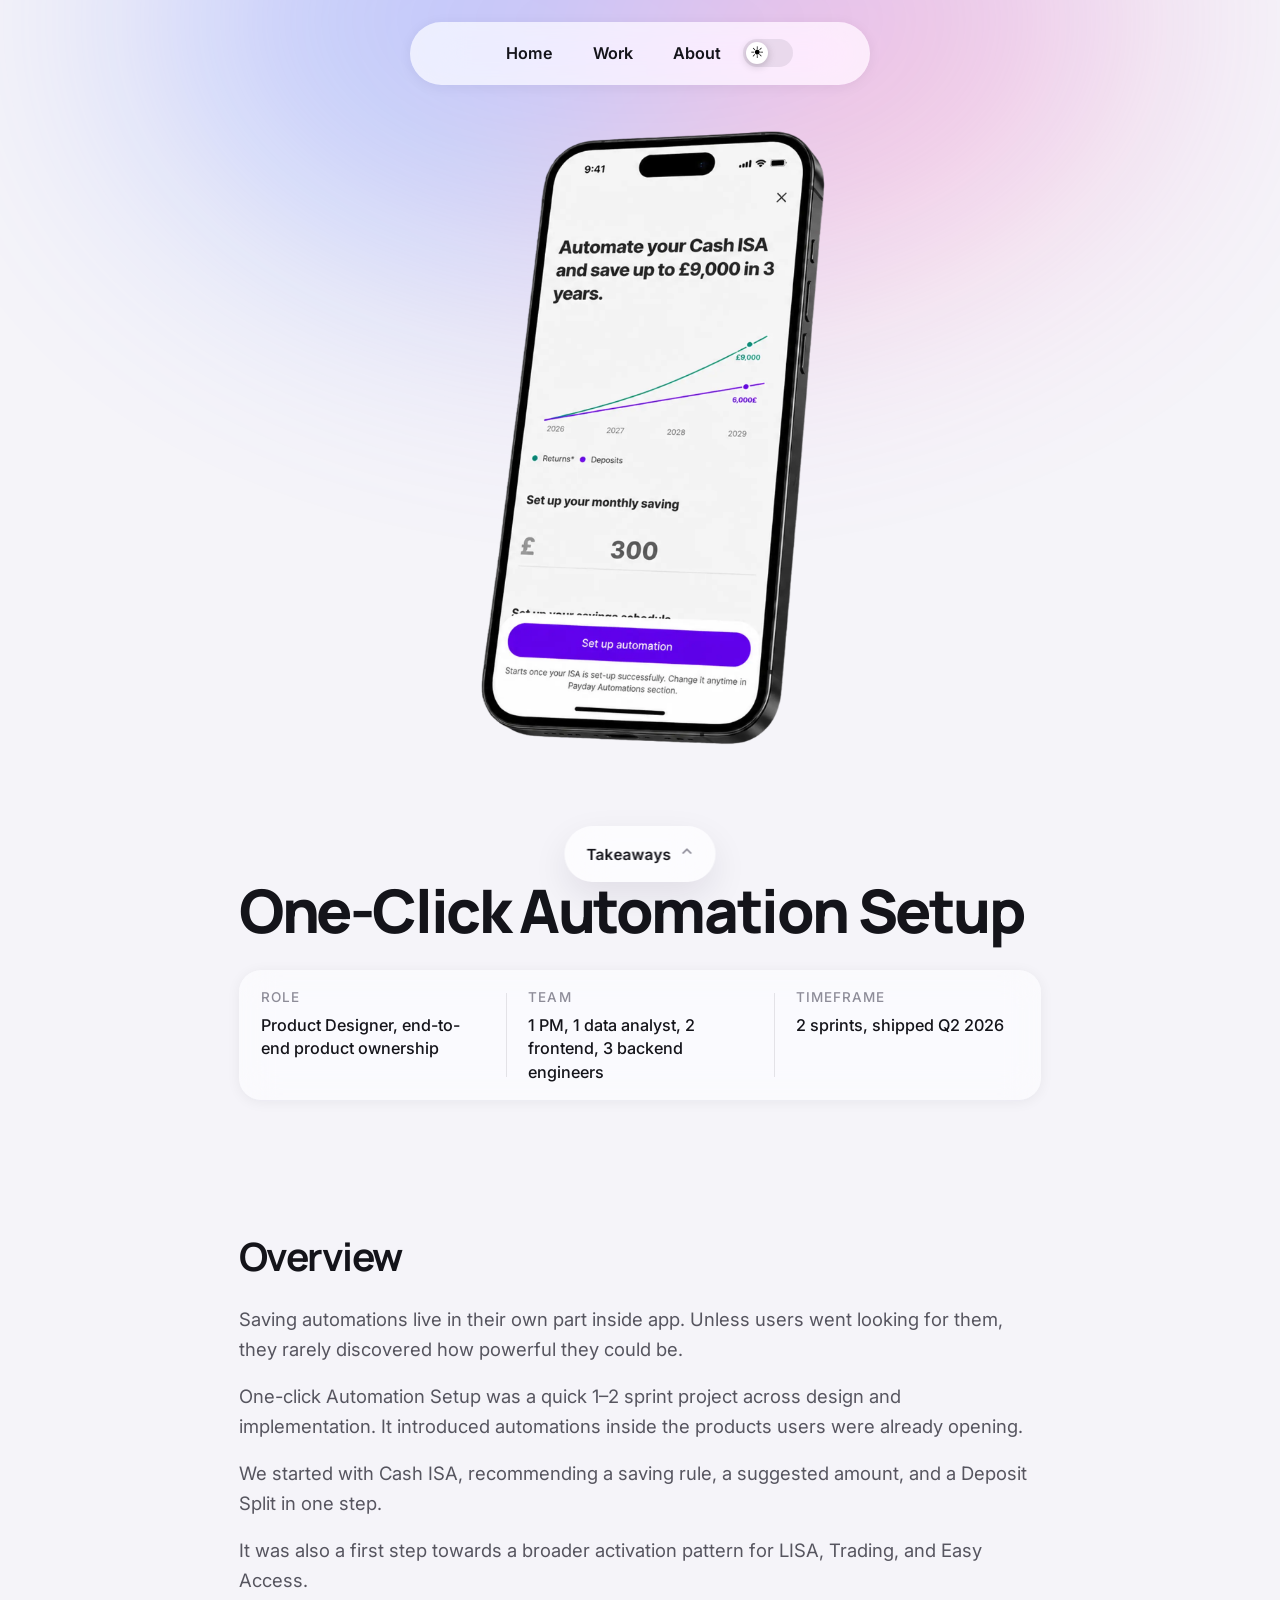
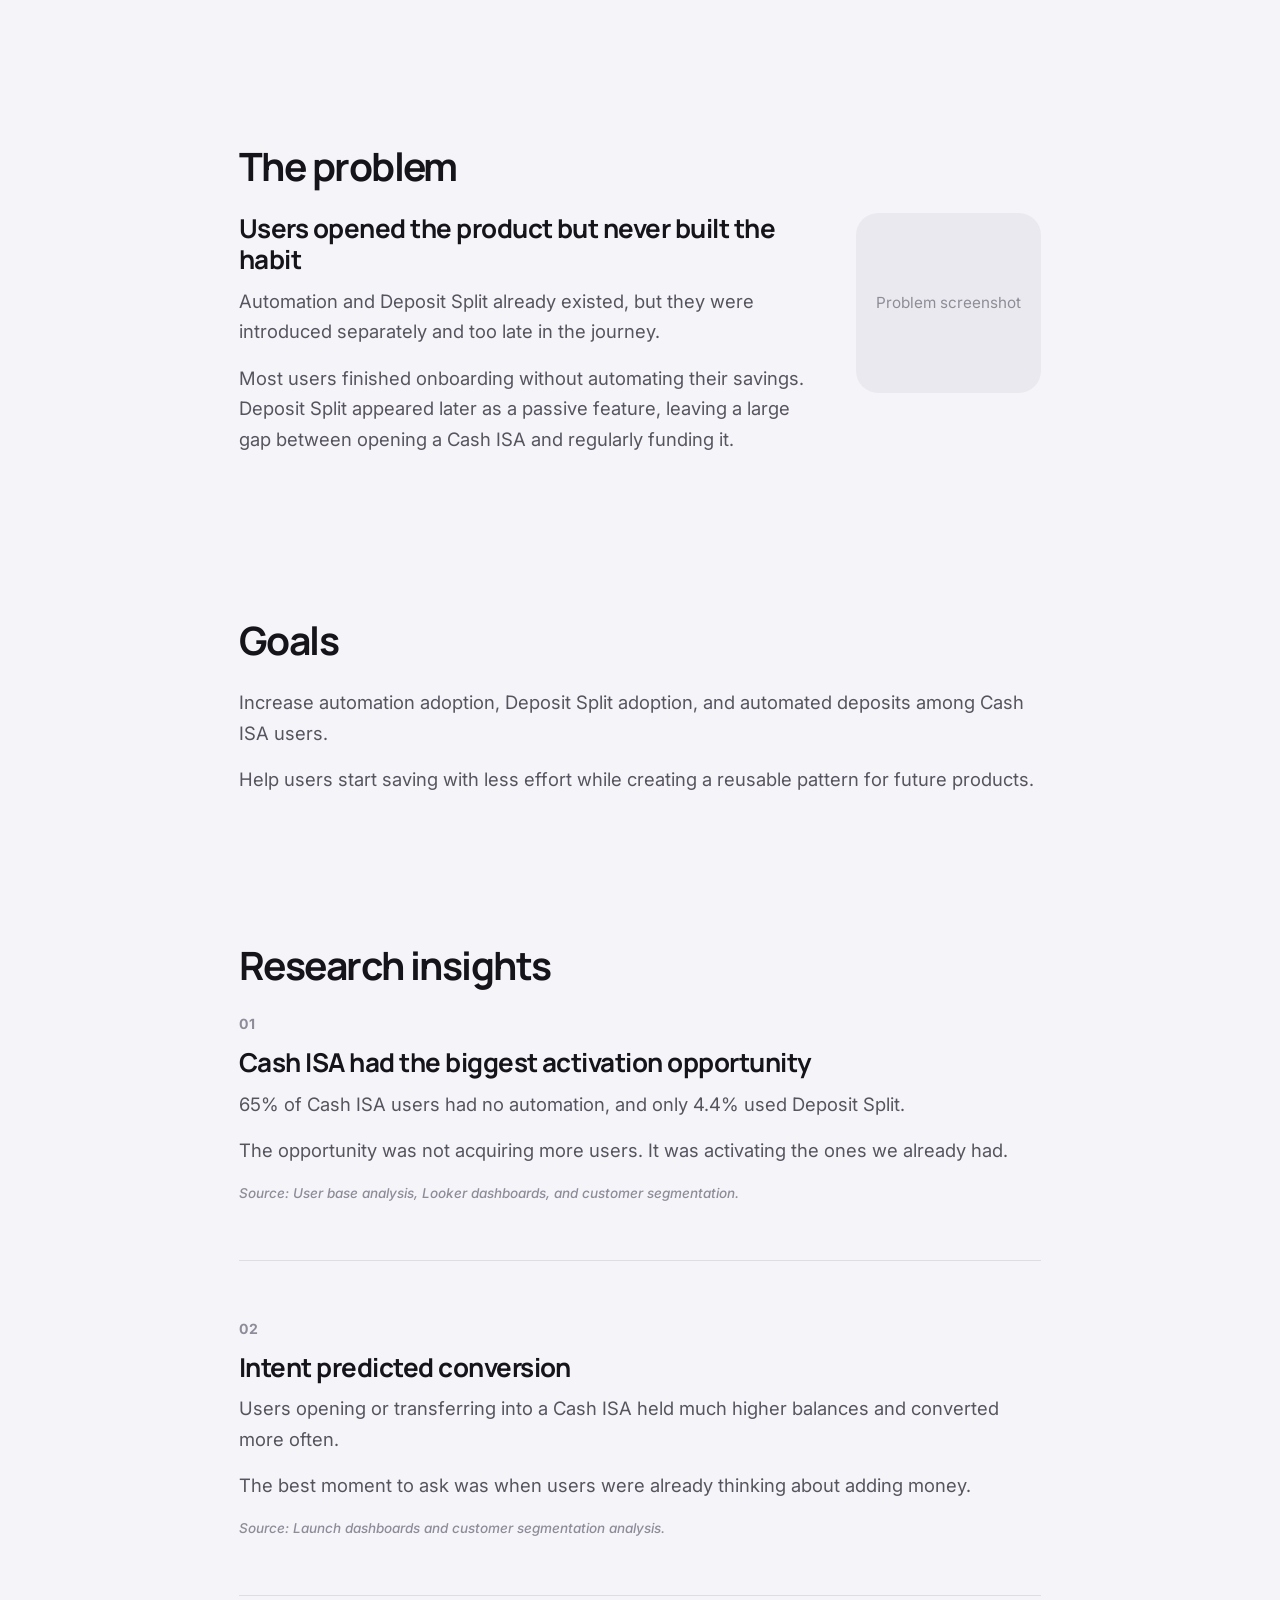
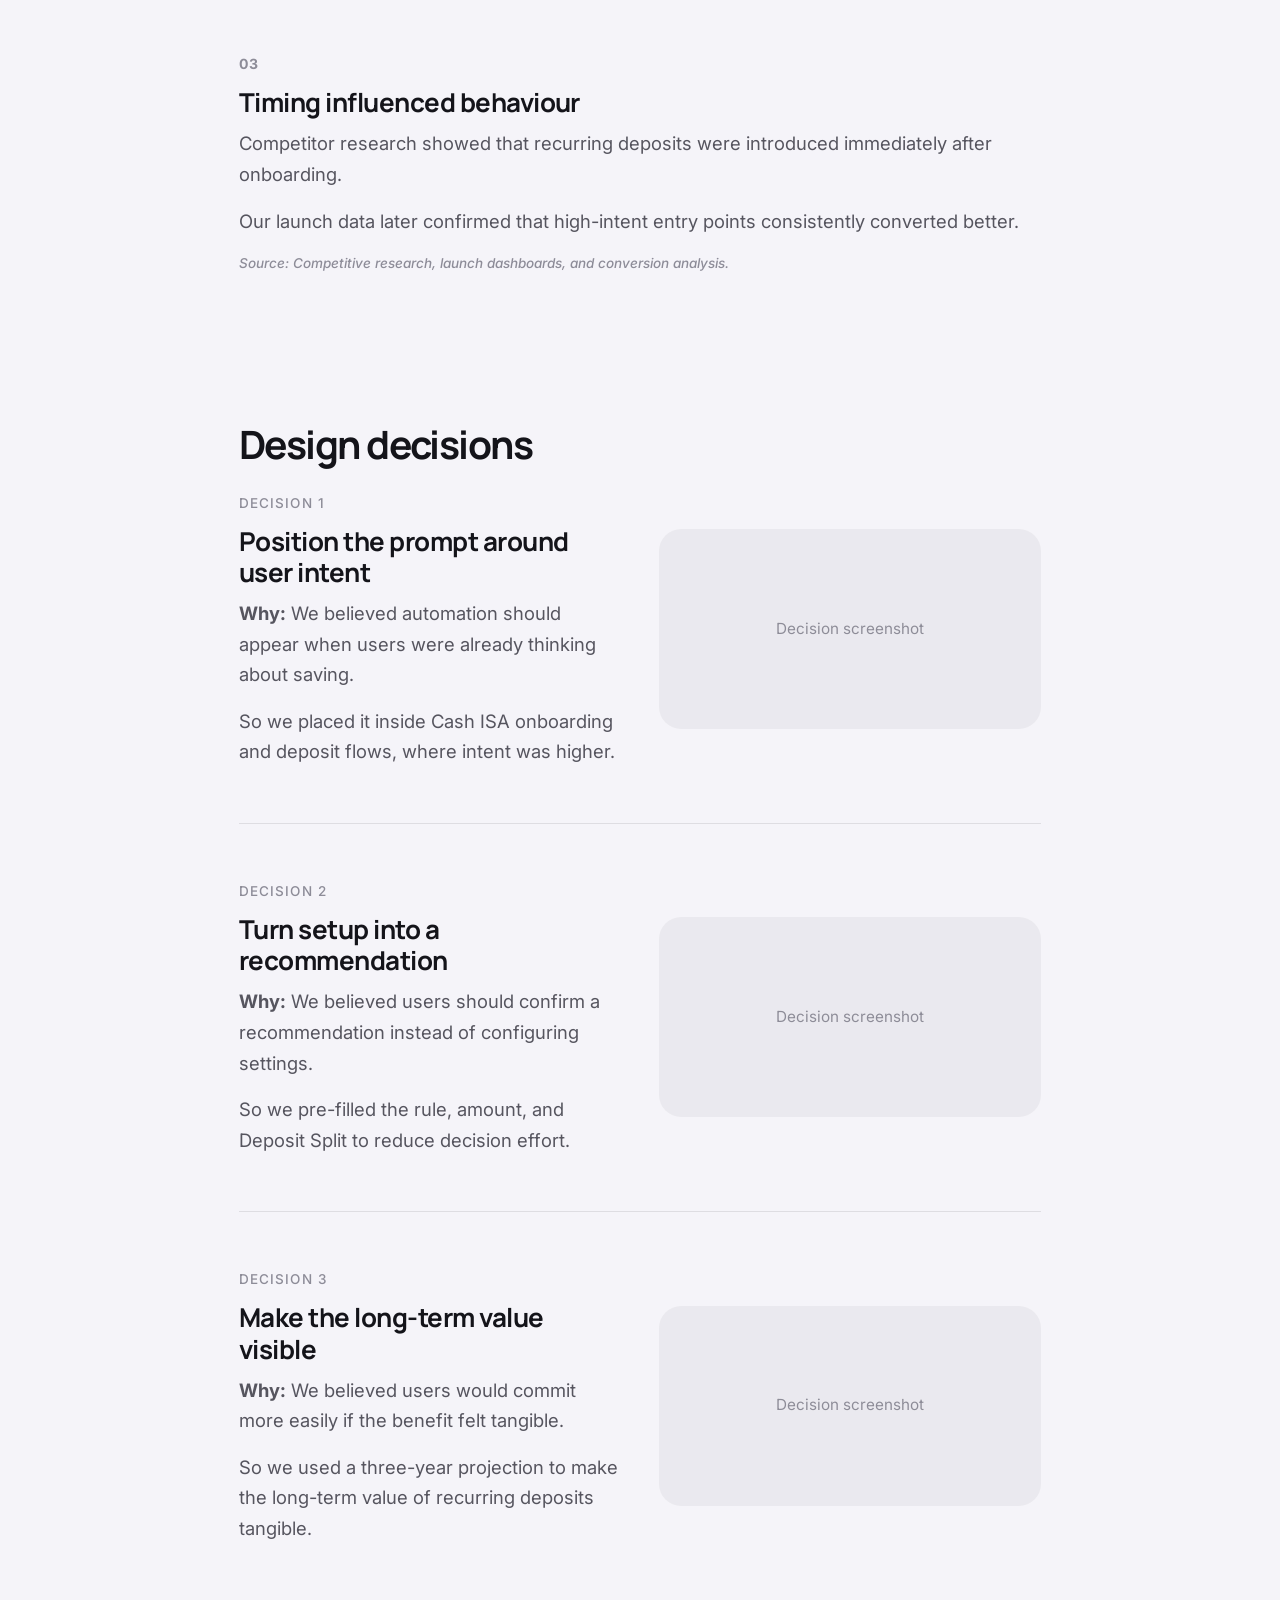
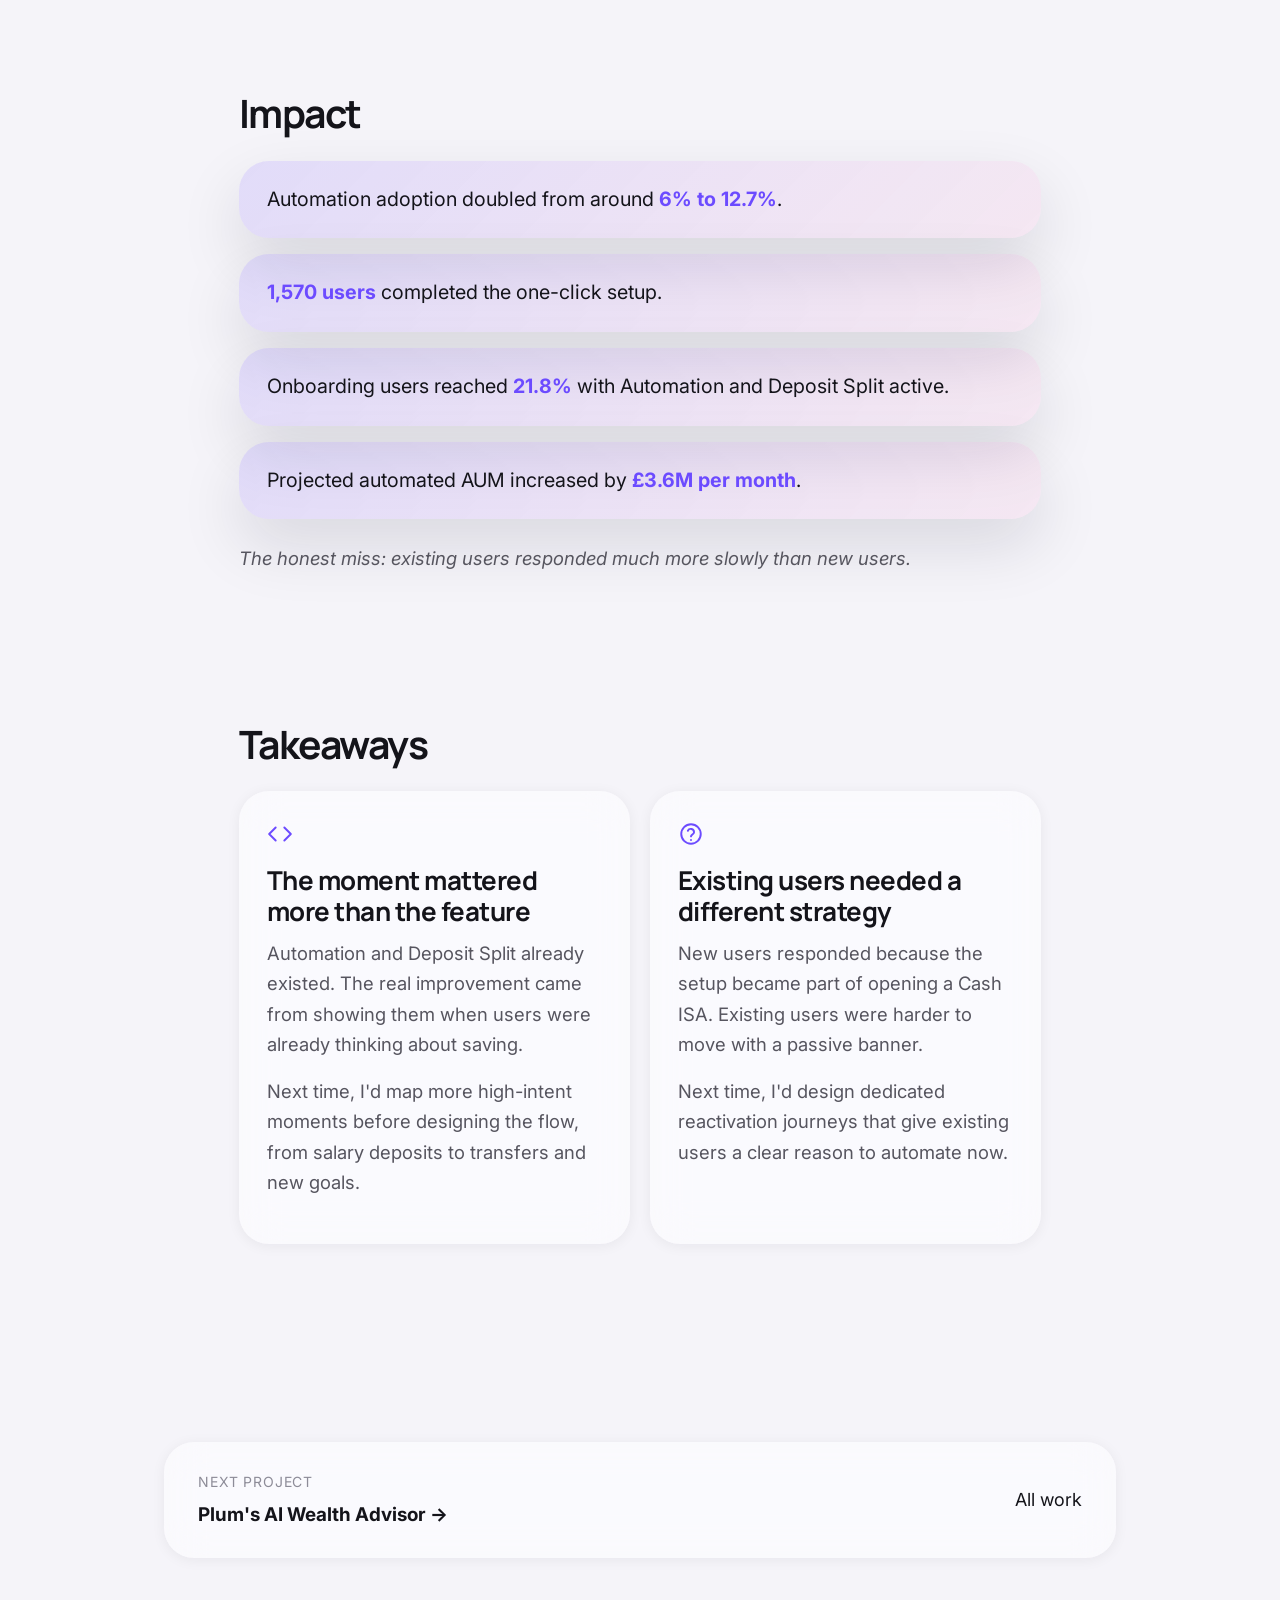
==== commit ad4b1d34: "Rebuild One-Click Automation page, dedupe status text on home cards One-Click Automation Setup now m" ====
--- a/one-click-automation.html
+++ b/one-click-automation.html
@@ -13,7 +13,7 @@
 </script>
 <link rel="preconnect" href="https://fonts.googleapis.com">
 <link rel="preconnect" href="https://fonts.gstatic.com" crossorigin>
-<link href="https://fonts.googleapis.com/css2?family=Inter:wght@400;500;600;700&display=swap" rel="stylesheet">
+<link href="https://fonts.googleapis.com/css2?family=Manrope:wght@400;500;700;800&family=Inter:wght@400;500;600;700&display=swap" rel="stylesheet">
 <link rel="stylesheet" href="styles.css">
 </head>
 <body>
@@ -29,65 +29,188 @@
   </div>
 </nav>
 
-<div class="wrap">
-
-  <header class="cs-header">
-    <span class="tag tag-ongoing reveal">Ongoing · CISA shipped iOS-only, LISA/Phase 2 pending</span>
+<aside class="side-nav side-nav-wide">
+  <a href="#overview">Overview</a>
+  <a href="#problem">Problem</a>
+  <a href="#strategy">Goals</a>
+  <a href="#insights">Insights</a>
+  <a href="#decisions">Decisions</a>
+  <a href="#impact">Impact</a>
+  <a href="#takeaways">Takeaways</a>
+  <button class="side-nav-current" type="button" aria-expanded="false">
+    <span class="side-nav-current-label">Overview</span>
+    <span class="side-nav-chevron">&#8963;</span>
+  </button>
+</aside>
+
+<div class="cs-hero-wrap one-click-hero">
+  <div class="cs-hero">
+    <img class="cs-hero-img" src="images/one-click-automation-card.webp" alt="One-Click Automation Setup screens">
+  </div>
+</div>
+
+<div class="wrap-wide wealth-advisor-page">
+
+  <header class="cs-header cs-header-overlap">
+    <span class="tag tag-shipped reveal">Shipped</span>
     <h1 class="reveal">One-Click Automation Setup</h1>
 
     <div class="meta-strip reveal">
       <div class="meta-item">
         <div class="label">Role</div>
-        <div class="value">Product Designer, sole designer on this project</div>
+        <div class="value">Product Designer, end-to-end product ownership</div>
       </div>
       <div class="meta-item">
         <div class="label">Team</div>
-        <div class="value">1 PM, 1 lead engineer, 1 data analyst, 2 frontend, 2 backend (AI squad)</div>
+        <div class="value">1 PM, 1 data analyst, 2 frontend, 3 backend engineers</div>
       </div>
       <div class="meta-item">
         <div class="label">Timeframe</div>
-        <div class="value">1 sprint, ongoing</div>
+        <div class="value">2 sprints, shipped Q2 2026</div>
       </div>
     </div>
   </header>
 
-  <section class="lite-section reveal">
-    <div class="step-num">01. Problem</div>
-    <p>Automation and Splitter already existed, but weren't connected to the moment of intent. 65% of CISA users had zero automation set up, despite showing clear savings intent.</p>
-  </section>
-
-  <section class="lite-section reveal">
-    <div class="step-num">02. The fix</div>
-    <p>A one-tap flow: pre-filled amount based on CISA balance, Splitter pre-pointed at CISA, single confirm.</p>
-    <div class="img-placeholder tall">The actual one-tap confirm screen</div>
-  </section>
-
-  <section class="lite-section reveal">
-    <div class="step-num">03. Results</div>
-    <div class="results-grid">
-      <div class="result-item">Automation adoption grew from <strong>6% to 12.69%</strong> in 2 weeks (iOS only, clean control group).</div>
-      <div class="result-item">New onboarding cohort automation and splitter activation rose from <strong>4.3% to 21.8%</strong>.</div>
-      <div class="result-item">Transfer-in conversion hit <strong>48.3% vs. 22.9%</strong> for onboarding: higher intent, higher conversion.</div>
-    </div>
-  </section>
-
-  <section class="lite-section reveal">
-    <div class="step-num">04. What's next</div>
-    <p>Android rollout, transfer-in flow prioritization, LISA/Phase 2 pending.</p>
+  <section class="section reveal" id="overview">
+    <h2>Overview</h2>
+    <p>Saving automations live in their own part inside app. Unless users went looking for them, they rarely discovered how powerful they could be.</p>
+    <p>One-click Automation Setup was a quick 1–2 sprint project across design and implementation. It introduced automations inside the products users were already opening.</p>
+    <p>We started with Cash ISA, recommending a saving rule, a suggested amount, and a Deposit Split in one step.</p>
+    <p>It was also a first step towards a broader activation pattern for LISA, Trading, and Easy Access.</p>
+  </section>
+
+  <section class="section reveal" id="problem">
+    <h2>The problem</h2>
+    <div class="problem-layout">
+      <div class="problem-text">
+        <h3>Users opened the product but never built the habit</h3>
+        <p>Automation and Deposit Split already existed, but they were introduced separately and too late in the journey.</p>
+        <p>Most users finished onboarding without automating their savings. Deposit Split appeared later as a passive feature, leaving a large gap between opening a Cash ISA and regularly funding it.</p>
+      </div>
+      <div class="img-placeholder">Problem screenshot</div>
+    </div>
+  </section>
+
+  <section class="section reveal" id="strategy">
+    <h2>Goals</h2>
+    <p>Increase automation adoption, Deposit Split adoption, and automated deposits among Cash ISA users.</p>
+    <p>Help users start saving with less effort while creating a reusable pattern for future products.</p>
+  </section>
+
+  <section class="section reveal" id="insights">
+    <h2>Research insights</h2>
+
+    <div class="divider-list">
+      <div class="insight-item">
+        <div class="insight-num">01</div>
+        <h3>Cash ISA had the biggest activation opportunity</h3>
+        <p>65% of Cash ISA users had no automation, and only 4.4% used Deposit Split.</p>
+        <p>The opportunity was not acquiring more users. It was activating the ones we already had.</p>
+        <span class="insight-source">Source: User base analysis, Looker dashboards, and customer segmentation.</span>
+      </div>
+
+      <div class="insight-item">
+        <div class="insight-num">02</div>
+        <h3>Intent predicted conversion</h3>
+        <p>Users opening or transferring into a Cash ISA held much higher balances and converted more often.</p>
+        <p>The best moment to ask was when users were already thinking about adding money.</p>
+        <span class="insight-source">Source: Launch dashboards and customer segmentation analysis.</span>
+      </div>
+
+      <div class="insight-item">
+        <div class="insight-num">03</div>
+        <h3>Timing influenced behaviour</h3>
+        <p>Competitor research showed that recurring deposits were introduced immediately after onboarding.</p>
+        <p>Our launch data later confirmed that high-intent entry points consistently converted better.</p>
+        <span class="insight-source">Source: Competitive research, launch dashboards, and conversion analysis.</span>
+      </div>
+    </div>
+  </section>
+
+  <section class="section reveal" id="decisions">
+    <h2>Design decisions</h2>
+
+    <div class="divider-list">
+      <div class="decision-item">
+        <div class="decision-item-text">
+          <div class="decision-index">Decision 1</div>
+          <h3>Position the prompt around user intent</h3>
+          <p><strong>Why:</strong> We believed automation should appear when users were already thinking about saving.</p>
+          <p>So we placed it inside Cash ISA onboarding and deposit flows, where intent was higher.</p>
+        </div>
+        <div class="img-placeholder">Decision screenshot</div>
+      </div>
+
+      <div class="decision-item">
+        <div class="decision-item-text">
+          <div class="decision-index">Decision 2</div>
+          <h3>Turn setup into a recommendation</h3>
+          <p><strong>Why:</strong> We believed users should confirm a recommendation instead of configuring settings.</p>
+          <p>So we pre-filled the rule, amount, and Deposit Split to reduce decision effort.</p>
+        </div>
+        <div class="img-placeholder">Decision screenshot</div>
+      </div>
+
+      <div class="decision-item">
+        <div class="decision-item-text">
+          <div class="decision-index">Decision 3</div>
+          <h3>Make the long-term value visible</h3>
+          <p><strong>Why:</strong> We believed users would commit more easily if the benefit felt tangible.</p>
+          <p>So we used a three-year projection to make the long-term value of recurring deposits tangible.</p>
+        </div>
+        <div class="img-placeholder">Decision screenshot</div>
+      </div>
+    </div>
+  </section>
+
+  <section class="section reveal" id="impact">
+    <h2>Impact</h2>
+    <div class="impact-list">
+      <div class="impact-card">Automation adoption doubled from around <strong>6% to 12.7%</strong>.</div>
+      <div class="impact-card"><strong>1,570 users</strong> completed the one-click setup.</div>
+      <div class="impact-card">Onboarding users reached <strong>21.8%</strong> with Automation and Deposit Split active.</div>
+      <div class="impact-card">Projected automated AUM increased by <strong>£3.6M per month</strong>.</div>
+    </div>
+
+    <p class="honest-miss">The honest miss: existing users responded much more slowly than new users.</p>
+  </section>
+
+  <section class="section reveal" id="takeaways">
+    <h2>Takeaways</h2>
+    <div class="takeaway-grid">
+      <div class="takeaway-card">
+        <span class="takeaway-icon"><svg viewBox="0 0 24 24" fill="none" stroke="currentColor" stroke-width="1.8" stroke-linecap="round" stroke-linejoin="round"><path d="M16 18l6-6-6-6"/><path d="M8 6l-6 6 6 6"/></svg></span>
+        <h3>The moment mattered more than the feature</h3>
+        <p>Automation and Deposit Split already existed. The real improvement came from showing them when users were already thinking about saving.</p>
+        <p>Next time, I'd map more high-intent moments before designing the flow, from salary deposits to transfers and new goals.</p>
+      </div>
+      <div class="takeaway-card">
+        <span class="takeaway-icon"><svg viewBox="0 0 24 24" fill="none" stroke="currentColor" stroke-width="1.8" stroke-linecap="round" stroke-linejoin="round"><circle cx="12" cy="12" r="9"/><path d="M9.1 9a3 3 0 0 1 5.7 1.3c0 2-2.8 2.3-2.8 3.9"/><path d="M12 17.5v.01"/></svg></span>
+        <h3>Existing users needed a different strategy</h3>
+        <p>New users responded because the setup became part of opening a Cash ISA. Existing users were harder to move with a passive banner.</p>
+        <p>Next time, I'd design dedicated reactivation journeys that give existing users a clear reason to automate now.</p>
+      </div>
+    </div>
   </section>
 
 </div>
 
 <footer class="cs-footer">
-  <div class="wrap">
+  <div class="wrap-wide">
     <div class="cs-footer-inner reveal">
       <div>
-        <div class="next-label">Back to</div>
-        <a class="next-project" href="index.html#work">All work →</a>
-      </div>
+        <div class="next-label">Next project</div>
+        <a class="next-project" href="wealth-advisor.html">Plum's AI Wealth Advisor →</a>
+      </div>
+      <a href="index.html#work">All work</a>
     </div>
   </div>
 </footer>
+
+<div class="lightbox-overlay" id="lightbox">
+  <button class="lightbox-close" aria-label="Close">&times;</button>
+  <div class="lightbox-stage"></div>
+</div>
 
 <script src="script.js"></script>
 </body>
--- a/styles.css
+++ b/styles.css
@@ -35,8 +35,19 @@
 
   --max-w: 1000px;
   --max-w-wide: 1000px;
-  --font-display: "Fraunces", Georgia, serif;
-  --font-hero-body: "Fraunces", Georgia, serif;
+  --font-display: "Manrope", -apple-system, "system-ui", "Segoe UI", Roboto, Helvetica, Arial, sans-serif;
+
+  /* Responsive type scale (home + wealth-advisor only). Mobile values below;
+     tablet/desktop overrides live in the existing 768px/1320px breakpoints. */
+  --fs-hero: 56px;
+  --fs-hero-sub: 22px;
+  --fs-h2: 36px;
+  --fs-card-title: 26px;
+  --fs-cs-h1: 44px;
+  --fs-cs-h2: 32px;
+  --fs-cs-h3: 23px;
+  --fs-body: 17.5px;
+  --fs-label: 13px;
 
   font-size: 18px;
 }
@@ -62,6 +73,36 @@
   --divider: rgba(255, 255, 255, 0.12);
 }
 
+/* Type scale tablet/desktop steps, same breakpoints used elsewhere on the
+   site (.side-nav, .decision-item, etc.) */
+@media (min-width: 768px) {
+  :root {
+    --fs-hero: 82px;
+    --fs-hero-sub: 26px;
+    --fs-h2: 45px;
+    --fs-card-title: 30px;
+    --fs-cs-h1: 60px;
+    --fs-cs-h2: 39px;
+    --fs-cs-h3: 26px;
+    --fs-body: 18.5px;
+    --fs-label: 13.5px;
+  }
+}
+
+@media (min-width: 1320px) {
+  :root {
+    --fs-hero: 120px;
+    --fs-hero-sub: 31px;
+    --fs-h2: 60px;
+    --fs-card-title: 36px;
+    --fs-cs-h1: 80px;
+    --fs-cs-h2: 50px;
+    --fs-cs-h3: 29px;
+    --fs-body: 20px;
+    --fs-label: 14px;
+  }
+}
+
 * {
   box-sizing: border-box;
 }
@@ -101,6 +142,13 @@
   max-width: var(--max-w-wide);
   margin: 0 auto;
   padding: 0 24px;
+}
+
+/* Wealth Advisor reads better as a narrower column: 15% narrower than the
+   shared .wrap-wide (1000px), scoped so payday-automation / one-click, which
+   also use .wrap-wide, are unaffected. */
+.wrap-wide.wealth-advisor-page {
+  max-width: 850px;
 }
 
 /* ---------- Aurora glow, fixed behind the floating nav only ---------- */
@@ -295,10 +343,13 @@
 
 .hero-greeting {
   font-family: var(--font-display);
-  font-weight: 400;
-  font-size: clamp(3.4rem, 13vw, 7.78rem);
-  line-height: 1.18;
-  letter-spacing: -0.01em;
+  font-weight: 800;
+  font-size: var(--fs-hero);
+  line-height: 0.94;
+  /* Spec called for -0.06 to -0.08em, but at this size/weight that collapses
+     the &nbsp; in "Poppy Seisaki" into nothing. -0.03em keeps it tight
+     without breaking the word gap. */
+  letter-spacing: -0.03em;
   margin: 0;
   padding-bottom: 0.08em;
   color: var(--text);
@@ -307,8 +358,8 @@
 }
 
 .hero-greeting em {
-  font-style: italic;
-  font-weight: 400;
+  font-style: normal;
+  font-weight: 800;
   white-space: nowrap;
 }
 
@@ -319,12 +370,11 @@
 }
 
 .hero-line {
-  font-family: var(--font-hero-body);
   font-style: normal;
-  font-weight: 300;
+  font-weight: 500;
   color: var(--text-soft);
-  font-size: clamp(1.3rem, 3vw, 2.22rem);
-  line-height: 1.45;
+  font-size: var(--fs-hero-sub);
+  line-height: 1.5;
   letter-spacing: normal;
   margin: 0;
   padding-bottom: 0.1em;
@@ -392,23 +442,27 @@
 /* ---------- Section shell ---------- */
 
 .page-section {
-  padding: 56px 0 120px;
+  padding: 72px 0 140px;
 }
 
 .section-label {
-  font-size: 1.05rem;
-  font-weight: 700;
+  font-family: "Inter", sans-serif;
+  font-size: var(--fs-label);
+  font-weight: 500;
   text-transform: uppercase;
-  letter-spacing: 0.06em;
+  letter-spacing: 0.08em;
+  line-height: 1.3;
   color: var(--text-faint);
   margin-bottom: 18px;
 }
 
 .section-heading {
-  font-size: clamp(1.9rem, 4vw, 2.6rem);
+  font-family: var(--font-display);
+  font-size: var(--fs-h2);
   font-weight: 700;
-  letter-spacing: -0.02em;
-  margin: 0 0 40px;
+  line-height: 1.05;
+  letter-spacing: -0.04em;
+  margin: 0 0 48px;
   color: var(--text);
 }
 
@@ -421,12 +475,14 @@
 }
 
 .project-card {
-  display: block;
+  display: flex;
+  align-items: center;
+  gap: 40px;
   background: var(--glass-bg);
   backdrop-filter: blur(20px) saturate(160%);
   -webkit-backdrop-filter: blur(20px) saturate(160%);
   border-radius: var(--r-lg);
-  padding: 34px 36px;
+  padding: 48px 52px;
   box-shadow: var(--shadow-sm);
   transition: box-shadow .35s ease, transform .35s ease;
 }
@@ -436,6 +492,11 @@
   transform: translateY(-4px);
 }
 
+.project-card .card-body {
+  flex: 1 1 auto;
+  min-width: 0;
+}
+
 .project-card .card-top {
   display: flex;
   flex-wrap: wrap;
@@ -446,41 +507,88 @@
 }
 
 .project-card h2 {
-  font-size: 1.2rem;
+  font-family: var(--font-display);
+  font-size: var(--fs-card-title);
   font-weight: 700;
+  line-height: 1.05;
   margin: 0;
-  letter-spacing: -0.01em;
+  letter-spacing: -0.04em;
   color: var(--text);
 }
 
 .project-card .metric {
-  font-size: 0.9rem;
+  font-family: "Inter", sans-serif;
+  font-size: var(--fs-label);
   color: var(--text-soft);
   font-weight: 500;
   white-space: nowrap;
 }
 
+.project-card .card-meta {
+  display: flex;
+  align-items: center;
+  flex-wrap: wrap;
+  gap: 12px;
+}
+
+.project-card .tag {
+  font-size: var(--fs-label);
+  padding: 6px 18px;
+  white-space: nowrap;
+}
+
+.project-card .project-year {
+  font-family: "Inter", sans-serif;
+  font-size: var(--fs-label);
+  font-weight: 500;
+  color: var(--text-faint);
+}
+
 .project-card .card-thumb {
-  margin-top: 22px;
-  height: 210px;
+  flex: 0 0 440px;
+  width: 440px;
+  height: 324px;
   border-radius: var(--r-md);
-  background: var(--placeholder-bg);
   display: flex;
   align-items: center;
   justify-content: center;
-  color: var(--text-faint);
-  font-size: 0.85rem;
-  text-align: center;
-  padding: 20px;
+  overflow: hidden;
+  padding: 16px;
+}
+
+.project-card .card-thumb img {
+  width: 100%;
+  height: 100%;
+  object-fit: contain;
+  display: block;
+}
+
+@media (max-width: 760px) {
+  .project-card {
+    flex-direction: column;
+    align-items: stretch;
+  }
+
+  .project-card .card-thumb {
+    flex: 0 0 auto;
+    width: 100%;
+    height: 320px;
+  }
 }
 
 .tag {
   display: inline-block;
-  font-size: 0.78rem;
+  font-size: 0.624rem;
   font-weight: 600;
   padding: 5px 14px;
   border-radius: var(--r-pill);
   color: var(--text-soft);
+}
+
+.wealth-advisor-page .tag {
+  font-family: "Inter", sans-serif;
+  font-size: var(--fs-label);
+  font-weight: 500;
 }
 
 .tag-ongoing {
@@ -529,13 +637,14 @@
   width: 100%;
   height: 100%;
   object-fit: cover;
-  object-position: center top;
+  object-position: center bottom;
 }
 
 .about-text p {
   color: var(--text-soft);
   margin: 0 0 18px;
-  font-size: 1.02rem;
+  font-size: var(--fs-body);
+  font-weight: 400;
 }
 
 .about-facts {
@@ -546,26 +655,85 @@
 }
 
 .fact-pill {
-  background: var(--glass-bg);
+  background: var(--glass-bg-strong);
+  border: 1px solid var(--divider);
+  box-shadow: var(--shadow-sm);
   backdrop-filter: blur(14px);
   -webkit-backdrop-filter: blur(14px);
   color: var(--text-soft);
-  font-size: 0.85rem;
+  font-family: "Inter", sans-serif;
+  font-size: var(--fs-label);
   font-weight: 500;
   padding: 9px 18px;
   border-radius: var(--r-pill);
 }
 
+/* ---------- Questions / FAQ ---------- */
+
+.faq-list {
+  display: flex;
+  flex-direction: column;
+  gap: 16px;
+}
+
+.faq-item {
+  background: var(--glass-bg);
+  backdrop-filter: blur(20px) saturate(160%);
+  -webkit-backdrop-filter: blur(20px) saturate(160%);
+  border-radius: var(--r-lg);
+  padding: 0 28px;
+  box-shadow: var(--shadow-sm);
+  transition: box-shadow .35s ease;
+}
+
+.faq-item[open] {
+  box-shadow: var(--shadow-md);
+}
+
+.faq-item summary {
+  cursor: pointer;
+  list-style: none;
+  display: flex;
+  align-items: center;
+  justify-content: space-between;
+  gap: 20px;
+  padding: 24px 0;
+  font-weight: 600;
+  font-size: 1.05rem;
+  color: var(--text);
+}
+
+.faq-item summary::-webkit-details-marker {
+  display: none;
+}
+
+.faq-item summary::after {
+  content: "+";
+  flex-shrink: 0;
+  font-size: 1.5rem;
+  font-weight: 400;
+  color: var(--text-faint);
+  transition: transform .3s ease;
+}
+
+.faq-item[open] summary::after {
+  transform: rotate(45deg);
+}
+
+.faq-item p {
+  margin: 0 0 26px;
+  color: var(--text-soft);
+  font-size: var(--fs-body);
+  font-weight: 400;
+  line-height: 1.6;
+}
+
 /* ---------- Testimonials ---------- */
 
 .testimonial-grid {
   display: flex;
-  flex-wrap: wrap;
+  flex-direction: column;
   gap: 26px;
-}
-
-.testimonial-grid .testimonial-card {
-  flex: 1 1 280px;
 }
 
 .testimonial-card {
@@ -584,7 +752,8 @@
 }
 
 .testimonial-quote {
-  font-size: 0.98rem;
+  font-size: var(--fs-body);
+  font-weight: 400;
   color: var(--text-soft);
   margin: 0 0 26px;
   font-style: italic;
@@ -608,6 +777,13 @@
   color: var(--text-faint);
   font-size: 0.8rem;
   font-weight: 700;
+  overflow: hidden;
+}
+
+.testimonial-avatar img {
+  width: 100%;
+  height: 100%;
+  object-fit: cover;
 }
 
 .testimonial-name {
@@ -623,6 +799,10 @@
 
 /* ---------- Minimal in-page side navigation ---------- */
 
+/* Below 1320px this renders as a compact pill showing only the current
+   section (driven by the scroll-spy in script.js). Tapping it reveals the
+   full link list stacked above the pill; the fixed bottom edge means the
+   list grows upward without shifting the pill itself. */
 .side-nav {
   position: fixed;
   left: 50%;
@@ -630,11 +810,12 @@
   top: auto;
   transform: translateX(-50%);
   z-index: 40;
-  display: grid;
-  grid-template-columns: repeat(3, minmax(0, 1fr));
-  width: calc(100% - 24px);
-  max-width: 360px;
-  gap: 4px;
+  display: flex;
+  flex-direction: column;
+  align-items: stretch;
+  gap: 2px;
+  width: max-content;
+  max-width: min(240px, calc(100% - 32px));
   padding: 8px;
   border-radius: var(--r-lg);
   background: var(--glass-bg-strong);
@@ -644,18 +825,23 @@
 }
 
 .side-nav a {
-  font-size: 0.7rem;
+  display: none;
+  font-size: 0.85rem;
   font-weight: 500;
   color: var(--text-faint);
-  padding: 8px 6px;
+  padding: 10px 14px;
   border-radius: var(--r-pill);
-  text-align: center;
+  text-align: left;
   overflow: hidden;
   text-overflow: ellipsis;
   white-space: nowrap;
   transition: color .25s ease, background-color .25s ease;
 }
 
+.side-nav.open a {
+  display: block;
+}
+
 .side-nav a:hover {
   color: var(--text);
   background: var(--glass-hover);
@@ -666,33 +852,51 @@
   background: var(--tag-ongoing-bg);
 }
 
-/* Tablet: single row, still floating at the bottom */
-@media (min-width: 768px) and (max-width: 1319px) {
-  .side-nav {
-    display: flex;
-    flex-direction: row;
-    width: auto;
-    max-width: calc(100% - 32px);
-    border-radius: var(--r-pill);
-  }
-  .side-nav a {
-    font-size: 0.78rem;
-    padding: 9px 16px;
-    text-align: left;
-    overflow: visible;
-    text-overflow: unset;
-  }
-}
-
-/* Desktop: vertical sidebar */
+.side-nav-current {
+  display: flex;
+  align-items: center;
+  justify-content: space-between;
+  gap: 10px;
+  width: 100%;
+  padding: 10px 14px;
+  border: none;
+  background: none;
+  font-family: inherit;
+  color: var(--text);
+  font-size: 0.85rem;
+  font-weight: 600;
+  border-radius: var(--r-pill);
+  cursor: pointer;
+}
+
+.side-nav-current:hover {
+  background: var(--glass-hover);
+}
+
+.side-nav-current-label {
+  overflow: hidden;
+  text-overflow: ellipsis;
+  white-space: nowrap;
+}
+
+.side-nav-chevron {
+  flex-shrink: 0;
+  font-size: 0.9rem;
+  color: var(--text-faint);
+  transition: transform .25s ease;
+}
+
+.side-nav.open .side-nav-chevron {
+  transform: rotate(180deg);
+}
+
+/* Desktop: vertical sidebar, all links always visible, no pill toggle */
 @media (min-width: 1320px) {
   .side-nav {
     left: 28px;
     bottom: auto;
     top: 50%;
     transform: translateY(-50%);
-    display: flex;
-    flex-direction: column;
     width: auto;
     max-width: none;
     padding: 10px;
@@ -700,11 +904,15 @@
     box-shadow: var(--shadow-sm);
   }
   .side-nav a {
+    display: block;
     font-size: 0.78rem;
     padding: 9px 16px;
     text-align: left;
     overflow: visible;
     text-overflow: unset;
+  }
+  .side-nav-current {
+    display: none;
   }
 }
 
@@ -726,11 +934,163 @@
   margin: 0;
 }
 
+/* ---------- Divider list (text-first repeated items) ---------- */
+/* Shared by Insights, Decisions, and Takeaways on the case study pages:
+   plain text by default, a thin rule replaces card backgrounds. */
+
+.divider-list > * + * {
+  border-top: 1px solid var(--divider);
+  padding-top: 56px;
+  margin-top: 56px;
+}
+
+/* ---------- Insight items ---------- */
+
+.insight-item .insight-num {
+  font-size: 0.78rem;
+  font-weight: 700;
+  letter-spacing: 0.06em;
+  text-transform: uppercase;
+  color: var(--text-faint);
+  margin-bottom: 12px;
+}
+
+.insight-source {
+  display: block;
+  font-size: var(--fs-label);
+  font-weight: 500;
+  font-style: italic;
+  color: var(--text-faint);
+  margin-top: 4px;
+}
+
+/* ---------- Takeaway cards ---------- */
+
+.takeaway-grid {
+  display: grid;
+  grid-template-columns: repeat(2, 1fr);
+  gap: 20px;
+}
+
+@media (max-width: 640px) {
+  .takeaway-grid {
+    grid-template-columns: 1fr;
+  }
+}
+
+.takeaway-card {
+  background: var(--glass-bg);
+  backdrop-filter: blur(20px) saturate(160%);
+  -webkit-backdrop-filter: blur(20px) saturate(160%);
+  border-radius: var(--r-lg);
+  padding: 30px 28px;
+  box-shadow: var(--shadow-sm);
+  transition: box-shadow .3s ease, transform .3s ease;
+}
+
+.takeaway-card:hover {
+  box-shadow: var(--shadow-md);
+  transform: translateY(-3px);
+}
+
+.takeaway-card .takeaway-icon {
+  color: var(--accent-1);
+  display: block;
+  margin-bottom: 18px;
+}
+
+.takeaway-card .takeaway-icon svg {
+  width: 26px;
+  height: 26px;
+  display: block;
+}
+
+.takeaway-card h3 {
+  font-size: 1.02rem;
+  font-weight: 700;
+  margin: 0 0 8px;
+  color: var(--text);
+}
+
+.takeaway-card p {
+  font-size: 0.9rem;
+  color: var(--text-soft);
+  margin: 0;
+}
+
 /* ---------- Case study header ---------- */
 
 .cs-header {
   padding: 176px 0 48px;
   margin-bottom: 64px;
+}
+
+/* ---------- Case study hero image ----------
+   Scrolls normally with the page (no sticky, no overlap with the header
+   text below it), shifted right within the content column. */
+
+.cs-hero-wrap {
+  padding: 130px 0 40px;
+}
+
+.cs-hero {
+  max-width: var(--max-w-wide);
+  margin: 0 auto;
+  padding: 0 24px;
+  display: flex;
+  justify-content: flex-end;
+}
+
+.cs-hero-img {
+  width: min(840px, 60vw);
+  height: auto;
+  animation: heroFloat 9s ease-in-out infinite;
+}
+
+@keyframes heroFloat {
+  0%, 100% { transform: translateY(0); }
+  50% { transform: translateY(-3px); }
+}
+
+.cs-header.cs-header-overlap {
+  padding-top: 24px;
+}
+
+@media (max-width: 640px) {
+  .cs-hero-wrap {
+    padding: 110px 0 24px;
+  }
+
+  .cs-hero {
+    justify-content: center;
+  }
+
+  .cs-hero-img {
+    width: min(360px, 78vw);
+  }
+}
+
+.payday-hero.cs-hero-wrap .cs-hero,
+.one-click-hero.cs-hero-wrap .cs-hero {
+  justify-content: center;
+}
+
+.payday-hero .cs-hero-img {
+  width: min(588px, 42vw);
+}
+
+.one-click-hero .cs-hero-img {
+  width: min(470px, 33.6vw);
+}
+
+@media (max-width: 640px) {
+  .payday-hero .cs-hero-img {
+    width: min(252px, 54.6vw);
+  }
+
+  .one-click-hero .cs-hero-img {
+    width: min(202px, 43.7vw);
+  }
 }
 
 .cs-header .tag {
@@ -782,6 +1142,13 @@
   margin-bottom: 6px;
 }
 
+.wealth-advisor-page .meta-strip .label {
+  font-family: "Inter", sans-serif;
+  font-size: var(--fs-label);
+  font-weight: 500;
+  letter-spacing: 0.08em;
+}
+
 .meta-strip .value {
   font-size: 0.9rem;
   color: var(--text);
@@ -789,20 +1156,53 @@
   line-height: 1.45;
 }
 
-.status-flag {
-  background: var(--glass-bg);
-  backdrop-filter: blur(18px) saturate(160%);
-  -webkit-backdrop-filter: blur(18px) saturate(160%);
-  border-radius: var(--r-md);
-  padding: 18px 22px;
-  font-size: 0.92rem;
-  color: var(--text-soft);
-}
-
 /* ---------- Section blocks ---------- */
 
 .section {
   margin-bottom: 76px;
+}
+
+/* This case study reads better with a lot more breathing room between sections */
+.wealth-advisor-page .section {
+  margin-bottom: 150px;
+}
+
+/* Wealth Advisor heading typeface: Manrope, bold across the board, sized off
+   the shared responsive --fs-cs-* scale (scoped here so payday-automation /
+   one-click-automation, which share .cs-header/.section/.takeaway-card,
+   are unaffected). */
+.wealth-advisor-page .cs-header h1 {
+  font-family: var(--font-display);
+  font-weight: 800;
+  font-size: var(--fs-cs-h1);
+  line-height: 1.05;
+  letter-spacing: -0.04em;
+}
+
+.wealth-advisor-page .section h2 {
+  font-family: var(--font-display);
+  font-weight: 700;
+  font-size: var(--fs-cs-h2);
+  line-height: 1.05;
+  letter-spacing: -0.04em;
+  /* 20% more room below the heading than the shared .section h2 default (22px) */
+  margin-bottom: 26.4px;
+}
+
+.wealth-advisor-page .section h3 {
+  font-family: var(--font-display);
+  font-weight: 700;
+  font-size: var(--fs-cs-h3);
+  line-height: 1.2;
+  letter-spacing: -0.02em;
+}
+
+.wealth-advisor-page .takeaway-card h3 {
+  font-family: var(--font-display);
+  font-weight: 700;
+  font-size: var(--fs-cs-h3);
+  line-height: 1.2;
+  letter-spacing: -0.02em;
 }
 
 .section h2 {
@@ -825,26 +1225,112 @@
   margin: 0 0 16px;
 }
 
+.wealth-advisor-page .section p {
+  font-size: var(--fs-body);
+  font-weight: 400;
+}
+
 .headline-stat {
-  font-size: clamp(1.6rem, 3.2vw, 2.1rem);
-  font-weight: 700;
-  color: var(--text);
-  line-height: 1.35;
-  margin: 8px 0 26px;
+  font-size: clamp(1.2rem, 2.2vw, 1.45rem);
+  font-weight: 600;
+  color: var(--text);
+  line-height: 1.4;
+  margin: 4px 0 22px;
 }
 
 .headline-stat .num {
   color: var(--accent-1);
 }
 
-ul.plain {
+ul.plain,
+ol.plain {
   margin: 0 0 16px;
   padding-left: 20px;
   color: var(--text-soft);
 }
 
-ul.plain li {
+ul.plain li,
+ol.plain li {
   margin-bottom: 10px;
+}
+
+.problem-list li {
+  margin-bottom: 24px;
+}
+
+.problem-list li strong {
+  color: var(--text);
+}
+
+.problem-list .num {
+  color: var(--accent-1);
+  font-weight: 700;
+}
+
+/* ---------- Problem layout: text left, phone mockup right ---------- */
+
+.problem-layout {
+  display: flex;
+  flex-direction: column;
+  gap: 36px;
+}
+
+@media (min-width: 768px) {
+  .problem-layout {
+    flex-direction: row;
+    align-items: flex-start;
+    gap: 48px;
+  }
+
+  .problem-text {
+    flex: 1 1 55%;
+    min-width: 0;
+  }
+
+  .problem-layout .phone-mockup {
+    flex: 0 0 auto;
+    margin: 0;
+  }
+}
+
+/* ---------- Phone mockup (iPhone 16 Pro style frame) ---------- */
+
+/* Proportions below are calc()'d off --phone-w (not %) so corner radii stay
+   circular instead of stretching into ellipses on a tall rectangle.
+   Reference: iPhone 16 Pro logical screen is 402 x 874pt, Dynamic Island
+   is 126 x 37.33pt sitting ~11pt from the top edge. */
+.phone-mockup {
+  --phone-w: clamp(150px, 18vw, 195px);
+  position: relative;
+  width: var(--phone-w);
+  aspect-ratio: 402 / 874;
+  margin: 0 auto;
+  background: #0b0b0e;
+  border-radius: calc(var(--phone-w) * 0.14);
+  padding: calc(var(--phone-w) * 0.02);
+  box-shadow: var(--shadow-lg), inset 0 0 0 2px rgba(255, 255, 255, 0.08);
+  flex-shrink: 0;
+}
+
+.phone-mockup-screen {
+  width: 100%;
+  height: 100%;
+  object-fit: cover;
+  border-radius: calc(var(--phone-w) * 0.12);
+  display: block;
+  background: #000;
+}
+
+.phone-mockup-island {
+  position: absolute;
+  top: calc(var(--phone-w) * 0.027);
+  left: 50%;
+  transform: translateX(-50%);
+  width: calc(var(--phone-w) * 0.313);
+  height: calc(var(--phone-w) * 0.093);
+  background: #000;
+  border-radius: var(--r-pill);
+  z-index: 2;
 }
 
 /* ---------- Pull quote (customer comments) ---------- */
@@ -889,13 +1375,159 @@
   box-shadow: var(--shadow-md);
 }
 
-.decision .decision-index {
+.decision-index {
   font-size: 0.78rem;
   font-weight: 700;
   letter-spacing: 0.06em;
   text-transform: uppercase;
   color: var(--text-faint);
   margin-bottom: 12px;
+}
+
+.wealth-advisor-page .decision-index {
+  font-family: "Inter", sans-serif;
+  font-size: var(--fs-label);
+  font-weight: 500;
+  letter-spacing: 0.08em;
+}
+
+/* Text-first variant (Wealth Advisor): text left, image right on wider screens */
+.decision-item {
+  display: flex;
+  flex-direction: column;
+  gap: 20px;
+}
+
+.decision-item .img-placeholder {
+  margin: 0;
+}
+
+.decision-item .decision-img {
+  flex: 0 0 auto;
+  height: 415px;
+  width: auto;
+  max-width: 100%;
+  object-fit: contain;
+  border-radius: var(--r-md);
+  display: block;
+  margin: 0 auto;
+}
+
+/* ---------- Decision media lightbox ---------- */
+
+[data-lightbox] {
+  cursor: zoom-in;
+  transition: transform .25s ease;
+}
+
+[data-lightbox]:hover {
+  transform: scale(1.015);
+}
+
+.lightbox-overlay {
+  position: fixed;
+  inset: 0;
+  z-index: 999;
+  display: flex;
+  align-items: center;
+  justify-content: center;
+  background: rgba(0, 0, 0, 0.85);
+  backdrop-filter: blur(6px);
+  -webkit-backdrop-filter: blur(6px);
+  opacity: 0;
+  visibility: hidden;
+  transition: opacity .25s ease, visibility 0s linear .25s;
+}
+
+.lightbox-overlay.open {
+  opacity: 1;
+  visibility: visible;
+  transition: opacity .25s ease;
+}
+
+.lightbox-stage {
+  display: flex;
+  align-items: center;
+  justify-content: center;
+  max-width: 92vw;
+  max-height: 88vh;
+}
+
+.lightbox-stage > img,
+.lightbox-stage > video {
+  max-width: min(92vw, 900px);
+  max-height: 88vh;
+  width: auto;
+  height: auto;
+  object-fit: contain;
+  border-radius: var(--r-md);
+  box-shadow: var(--shadow-lg);
+  display: block;
+}
+
+/* A phone-mockup video is cloned frame-and-all, so scale the whole frame up
+   instead of just the video, using the same --phone-w the frame's own CSS
+   already sizes everything off (border radius, island, screen inset). */
+.lightbox-stage .phone-mockup {
+  --phone-w: min(80vw, calc(88vh * 402 / 874), 420px);
+  margin: 0;
+}
+
+.lightbox-close {
+  position: fixed;
+  top: 20px;
+  right: 20px;
+  width: 40px;
+  height: 40px;
+  border-radius: var(--r-pill);
+  background: var(--glass-bg-strong);
+  backdrop-filter: blur(22px) saturate(180%);
+  -webkit-backdrop-filter: blur(22px) saturate(180%);
+  box-shadow: var(--shadow-md);
+  color: var(--text);
+  font-size: 1.4rem;
+  line-height: 1;
+  display: flex;
+  align-items: center;
+  justify-content: center;
+  border: none;
+  cursor: pointer;
+}
+
+/* A phone-mockup used directly inside a decision (single video), sized to
+   match the 415px height convention used for .decision-img. */
+.decision-item > .phone-mockup.decision-phone {
+  --phone-w: 191px;
+  flex: 0 0 auto;
+  margin: 0 auto;
+}
+
+@media (min-width: 768px) {
+  .decision-item {
+    flex-direction: row;
+    align-items: center;
+    gap: 40px;
+  }
+
+  .decision-item-text {
+    flex: 1 1 50%;
+    min-width: 0;
+  }
+
+  .decision-item-text p:last-child {
+    margin-bottom: 0;
+  }
+
+  .decision-item .img-placeholder {
+    flex: 1 1 50%;
+    min-width: 0;
+    height: 100%;
+    min-height: 200px;
+  }
+
+  .decision-item .img-placeholder.tall {
+    min-height: 260px;
+  }
 }
 
 .decision .why {
@@ -964,6 +1596,38 @@
   color: var(--accent-1);
 }
 
+/* The payoff of the case study: deliberately bigger, warmer cards than
+   the other containers on the page (img-placeholder, takeaway-card, etc.),
+   one per metric, stacked. */
+.impact-list {
+  display: flex;
+  flex-direction: column;
+  gap: 16px;
+  margin: 8px 0 24px;
+}
+
+.impact-card {
+  background: linear-gradient(135deg, rgba(108, 75, 255, 0.14), rgba(255, 92, 168, 0.08));
+  border-radius: var(--r-lg);
+  padding: 24px 28px;
+  box-shadow: var(--shadow-lg);
+  font-size: 1.1rem;
+  line-height: 1.5;
+  color: var(--text);
+}
+
+.impact-card strong {
+  font-weight: 700;
+  color: var(--accent-1);
+}
+
+.honest-miss {
+  font-style: italic;
+  color: var(--text-soft);
+  font-weight: 400;
+  font-size: var(--fs-body);
+}
+
 .callout {
   border-radius: var(--r-md);
   padding: 20px 24px;
@@ -1042,17 +1706,10 @@
     align-items: stretch;
   }
   .about-grid .about-avatar {
+    flex: none;
+    width: 220px;
     max-width: 220px;
     margin: 0 auto;
-  }
-  .testimonial-grid {
-    flex-direction: column;
-  }
-  .hero-greeting {
-    font-size: clamp(2.6rem, 9vw, 4.2rem);
-  }
-  .hero-line {
-    font-size: clamp(1.15rem, 4vw, 1.5rem);
   }
   .decision {
     padding: 24px 22px;
@@ -1105,13 +1762,6 @@
     align-items: flex-start;
     padding: 84px 0 48px;
   }
-  .hero-greeting {
-    font-size: clamp(2.2rem, 11vw, 3rem);
-    line-height: 1.2;
-  }
-  .hero-line {
-    font-size: clamp(1rem, 4.6vw, 1.2rem);
-  }
   .nav-inner {
     padding: 5px;
     gap: 2px;
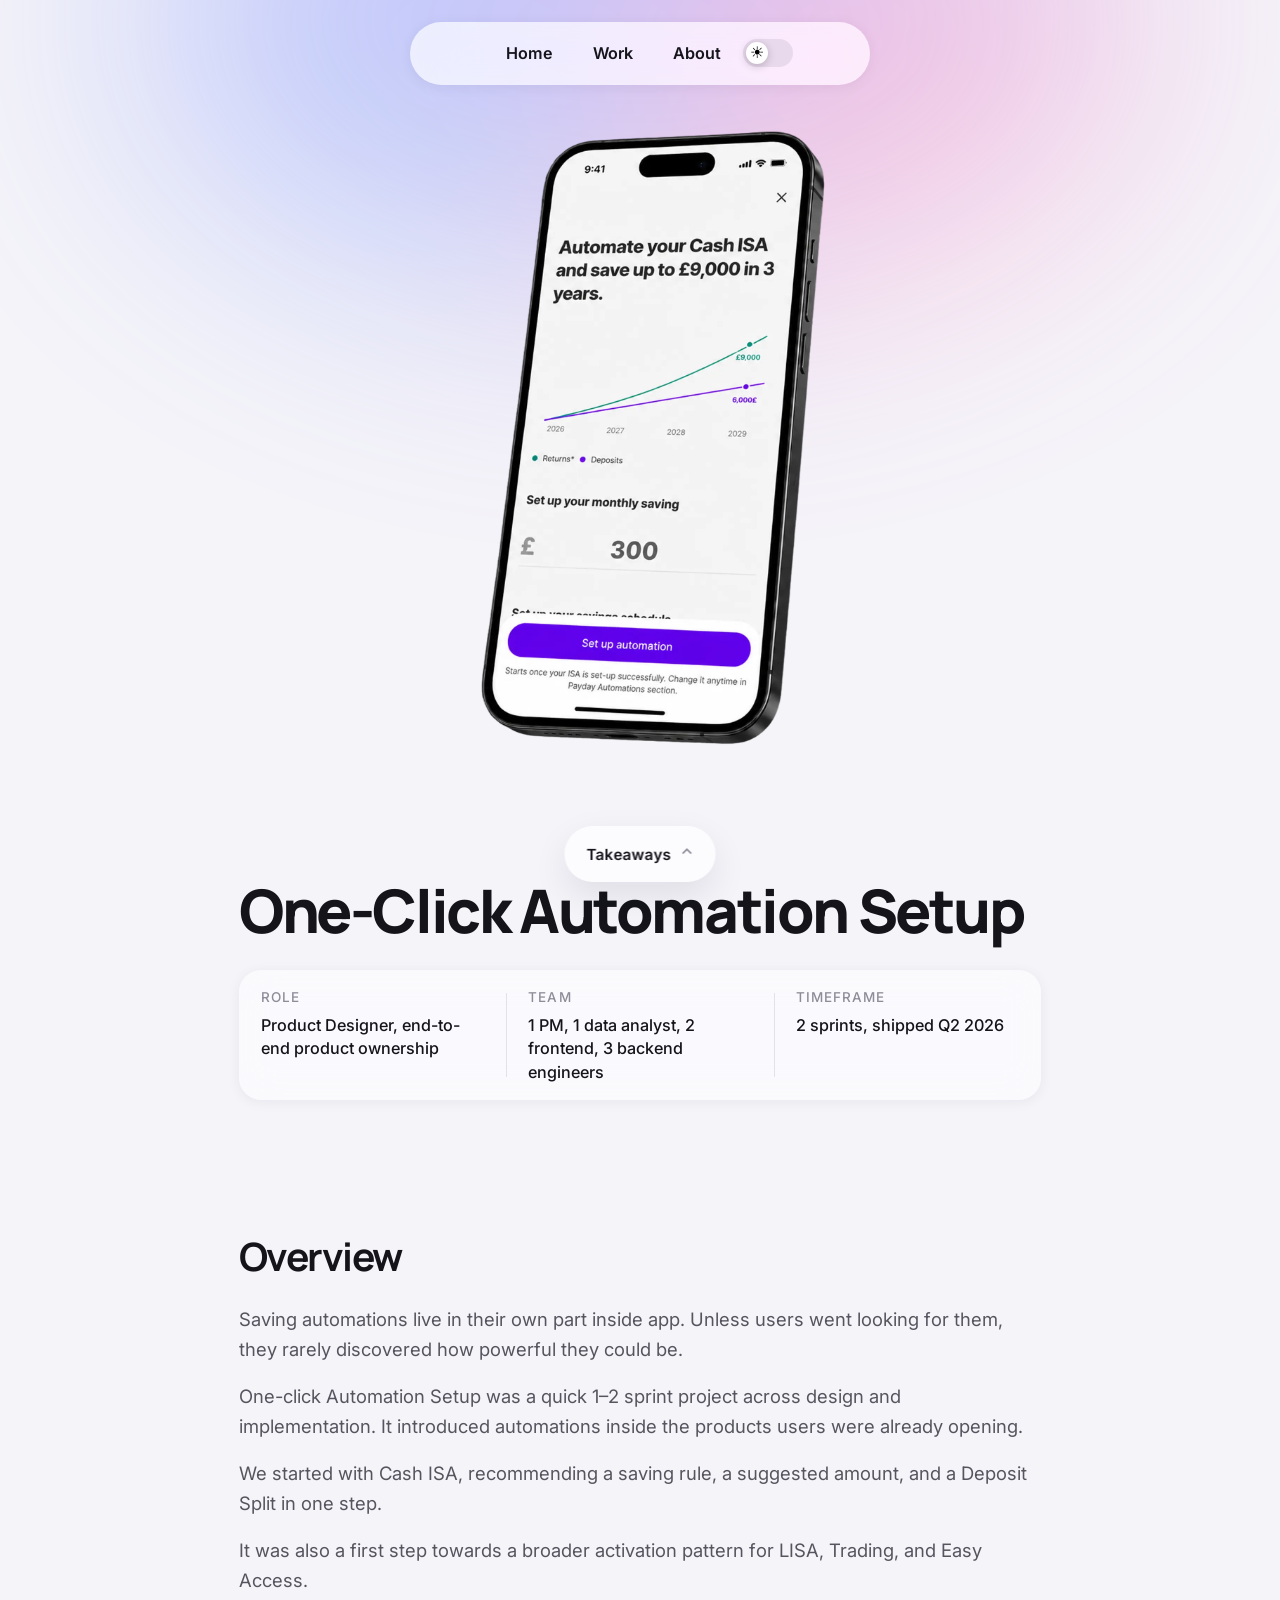
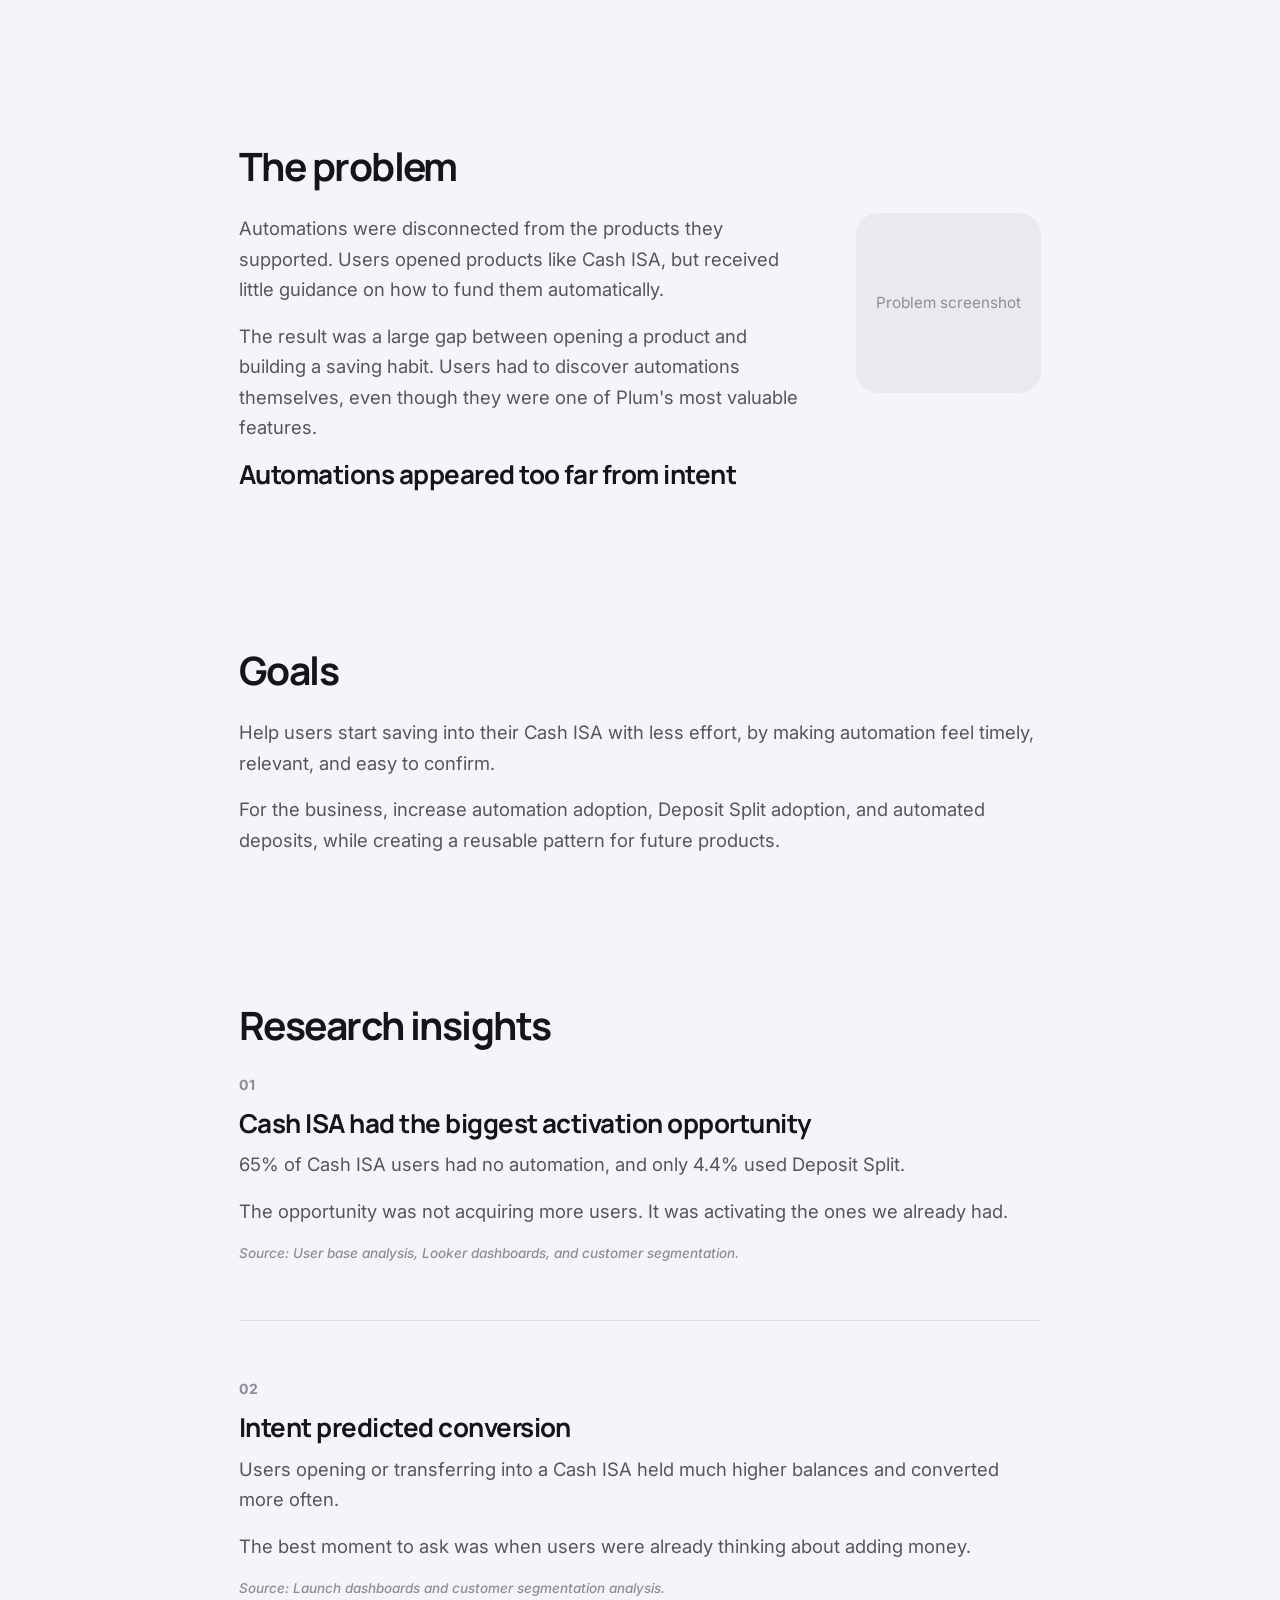
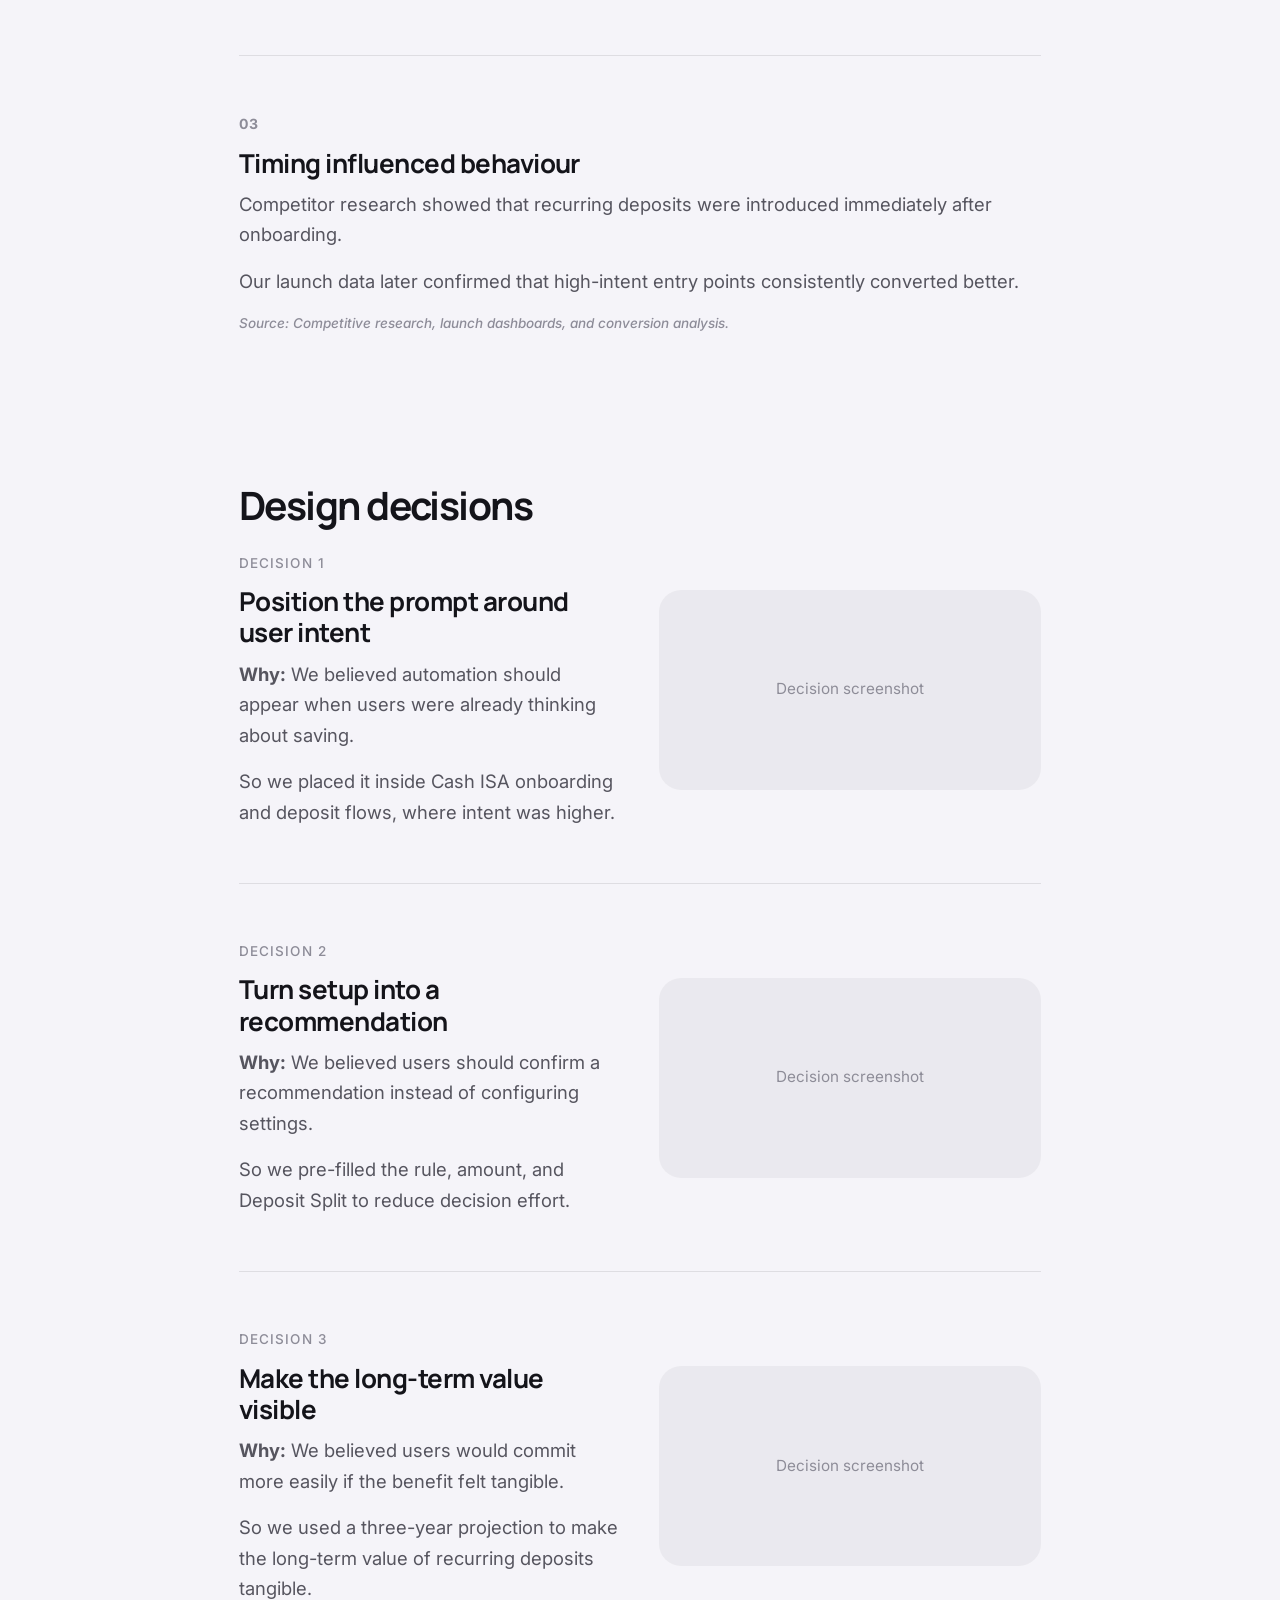
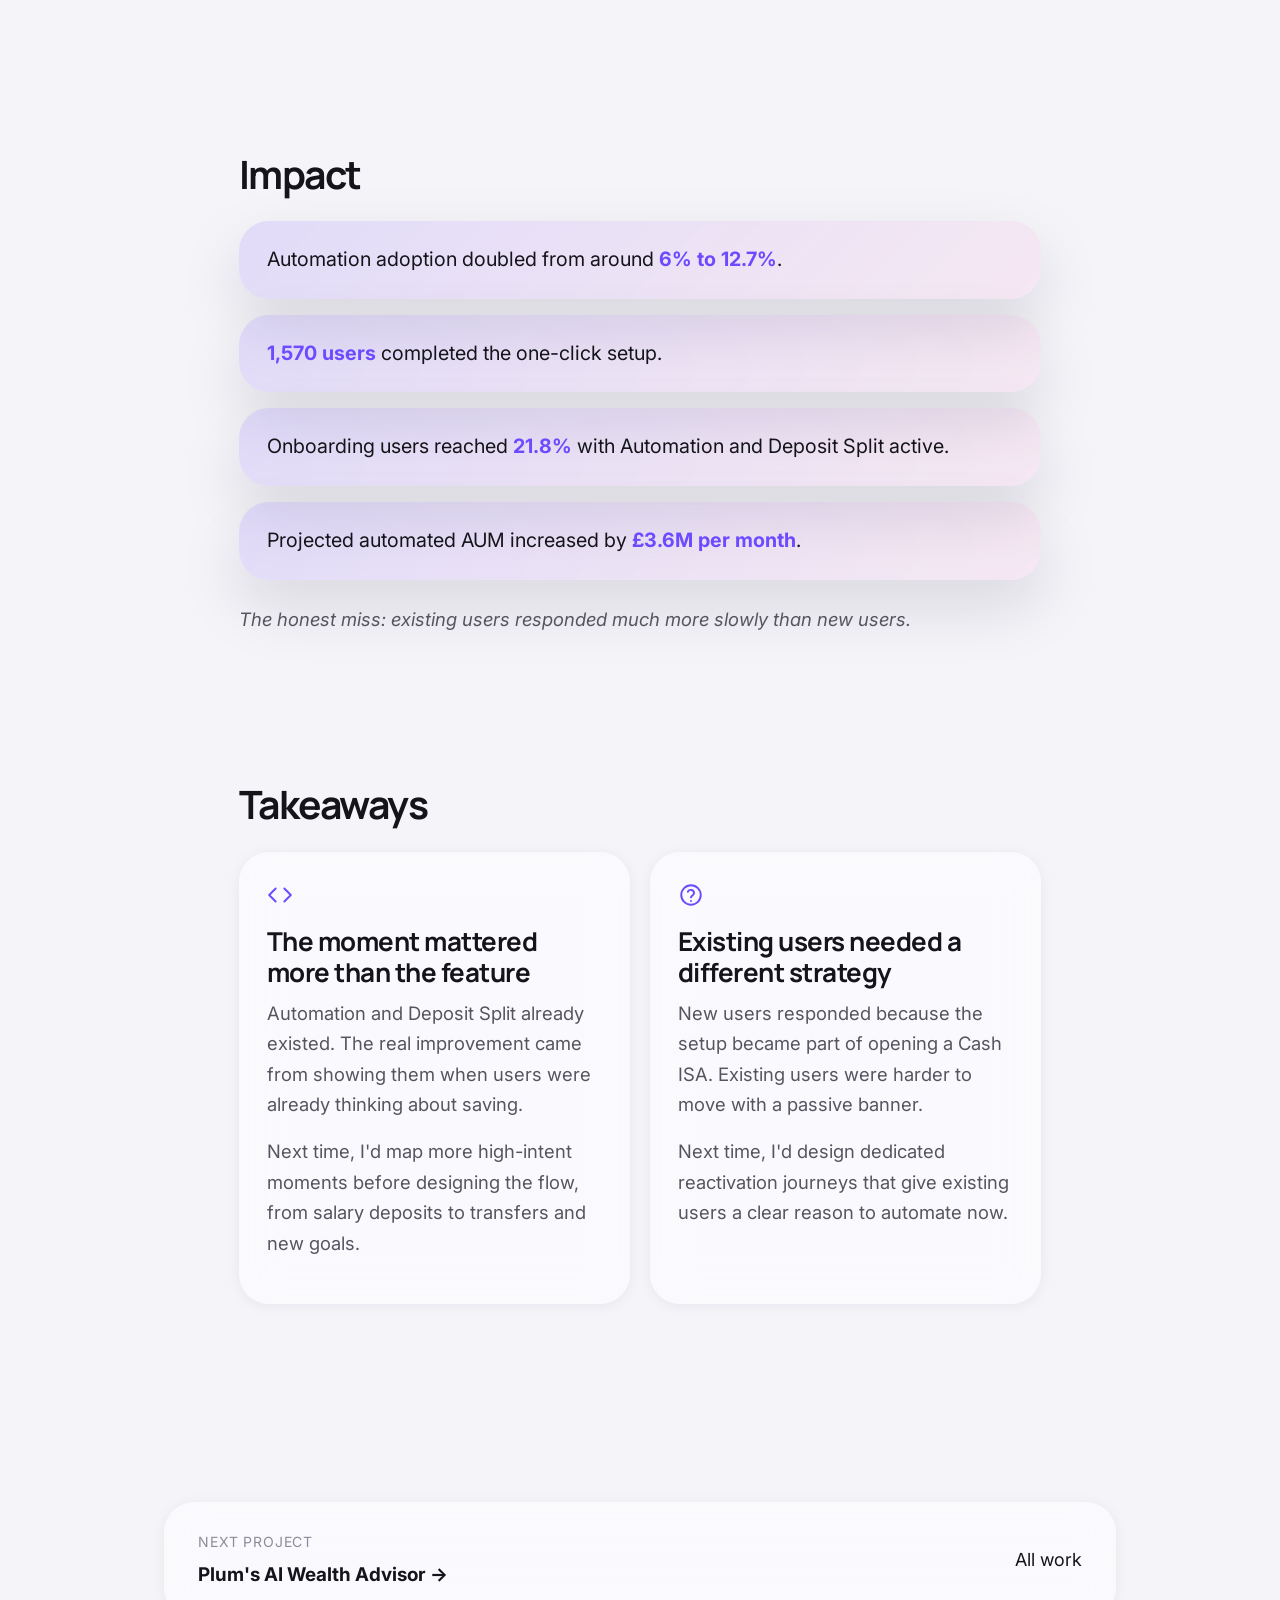
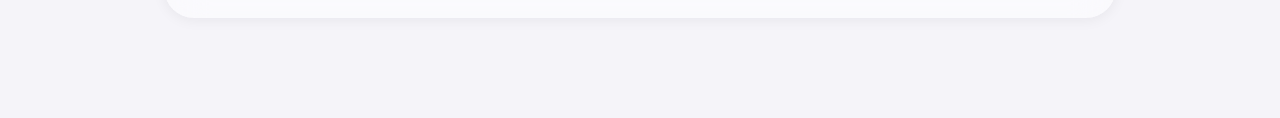
==== commit 93b5511c: "Tighten Problem/Goals copy on One-Click page, condense Payday insights One-Click: adds "Automations " ====
--- a/one-click-automation.html
+++ b/one-click-automation.html
@@ -83,9 +83,9 @@
     <h2>The problem</h2>
     <div class="problem-layout">
       <div class="problem-text">
-        <h3>Users opened the product but never built the habit</h3>
-        <p>Automation and Deposit Split already existed, but they were introduced separately and too late in the journey.</p>
-        <p>Most users finished onboarding without automating their savings. Deposit Split appeared later as a passive feature, leaving a large gap between opening a Cash ISA and regularly funding it.</p>
+        <p>Automations were disconnected from the products they supported. Users opened products like Cash ISA, but received little guidance on how to fund them automatically.</p>
+        <p>The result was a large gap between opening a product and building a saving habit. Users had to discover automations themselves, even though they were one of Plum's most valuable features.</p>
+        <h3>Automations appeared too far from intent</h3>
       </div>
       <div class="img-placeholder">Problem screenshot</div>
     </div>
@@ -93,8 +93,8 @@
 
   <section class="section reveal" id="strategy">
     <h2>Goals</h2>
-    <p>Increase automation adoption, Deposit Split adoption, and automated deposits among Cash ISA users.</p>
-    <p>Help users start saving with less effort while creating a reusable pattern for future products.</p>
+    <p>Help users start saving into their Cash ISA with less effort, by making automation feel timely, relevant, and easy to confirm.</p>
+    <p>For the business, increase automation adoption, Deposit Split adoption, and automated deposits, while creating a reusable pattern for future products.</p>
   </section>
 
   <section class="section reveal" id="insights">
